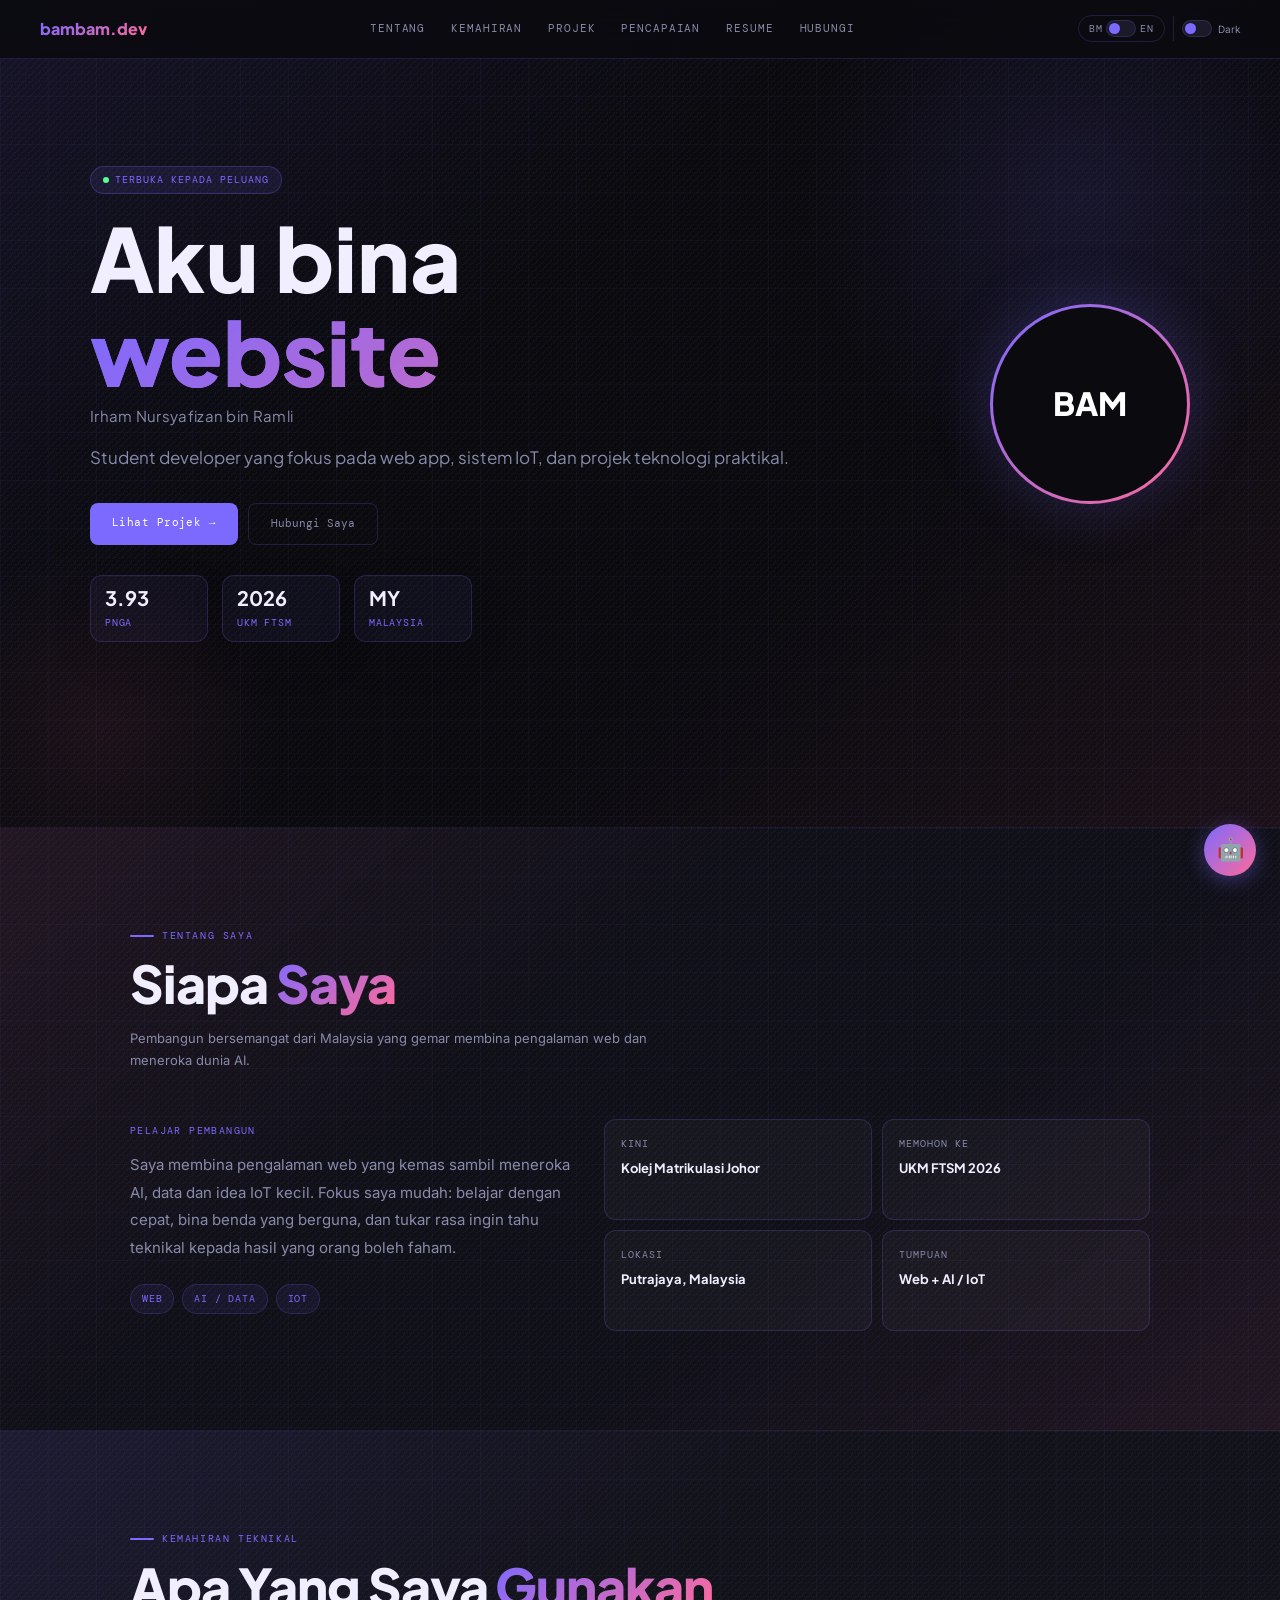
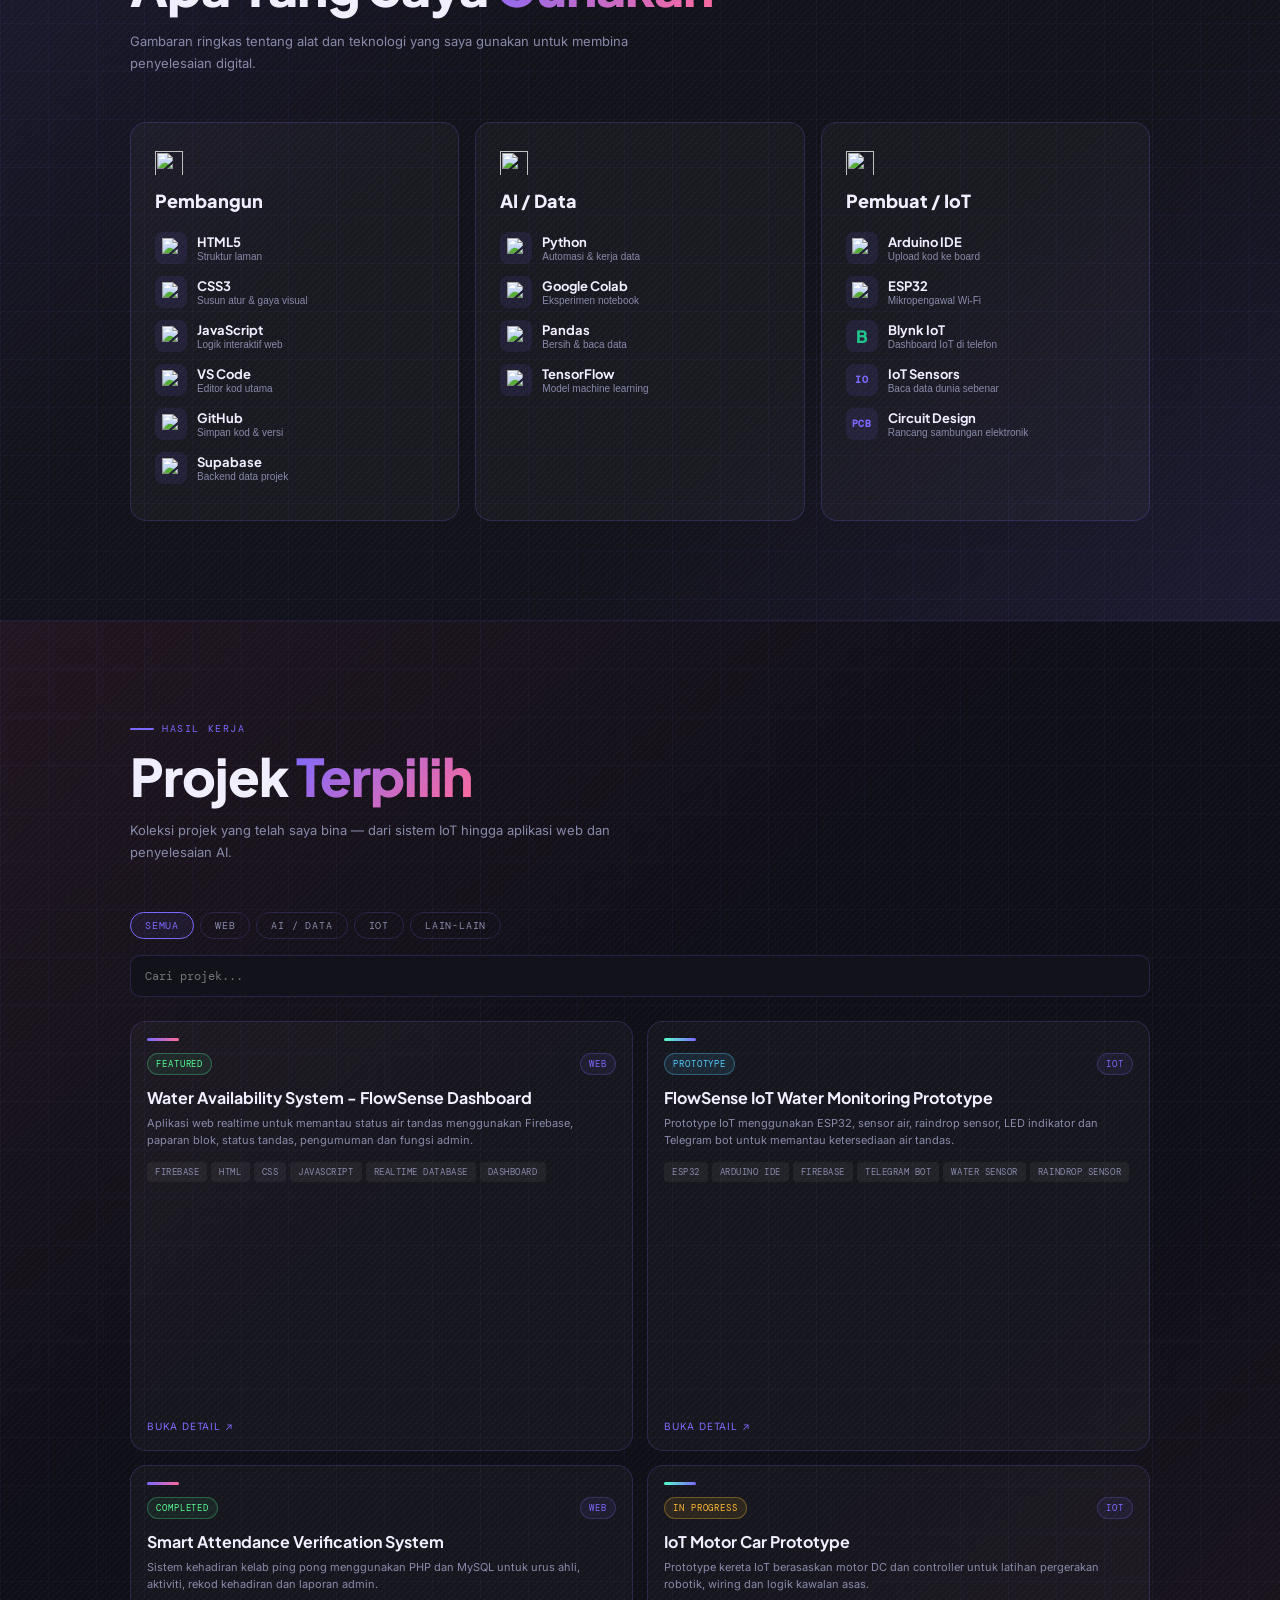
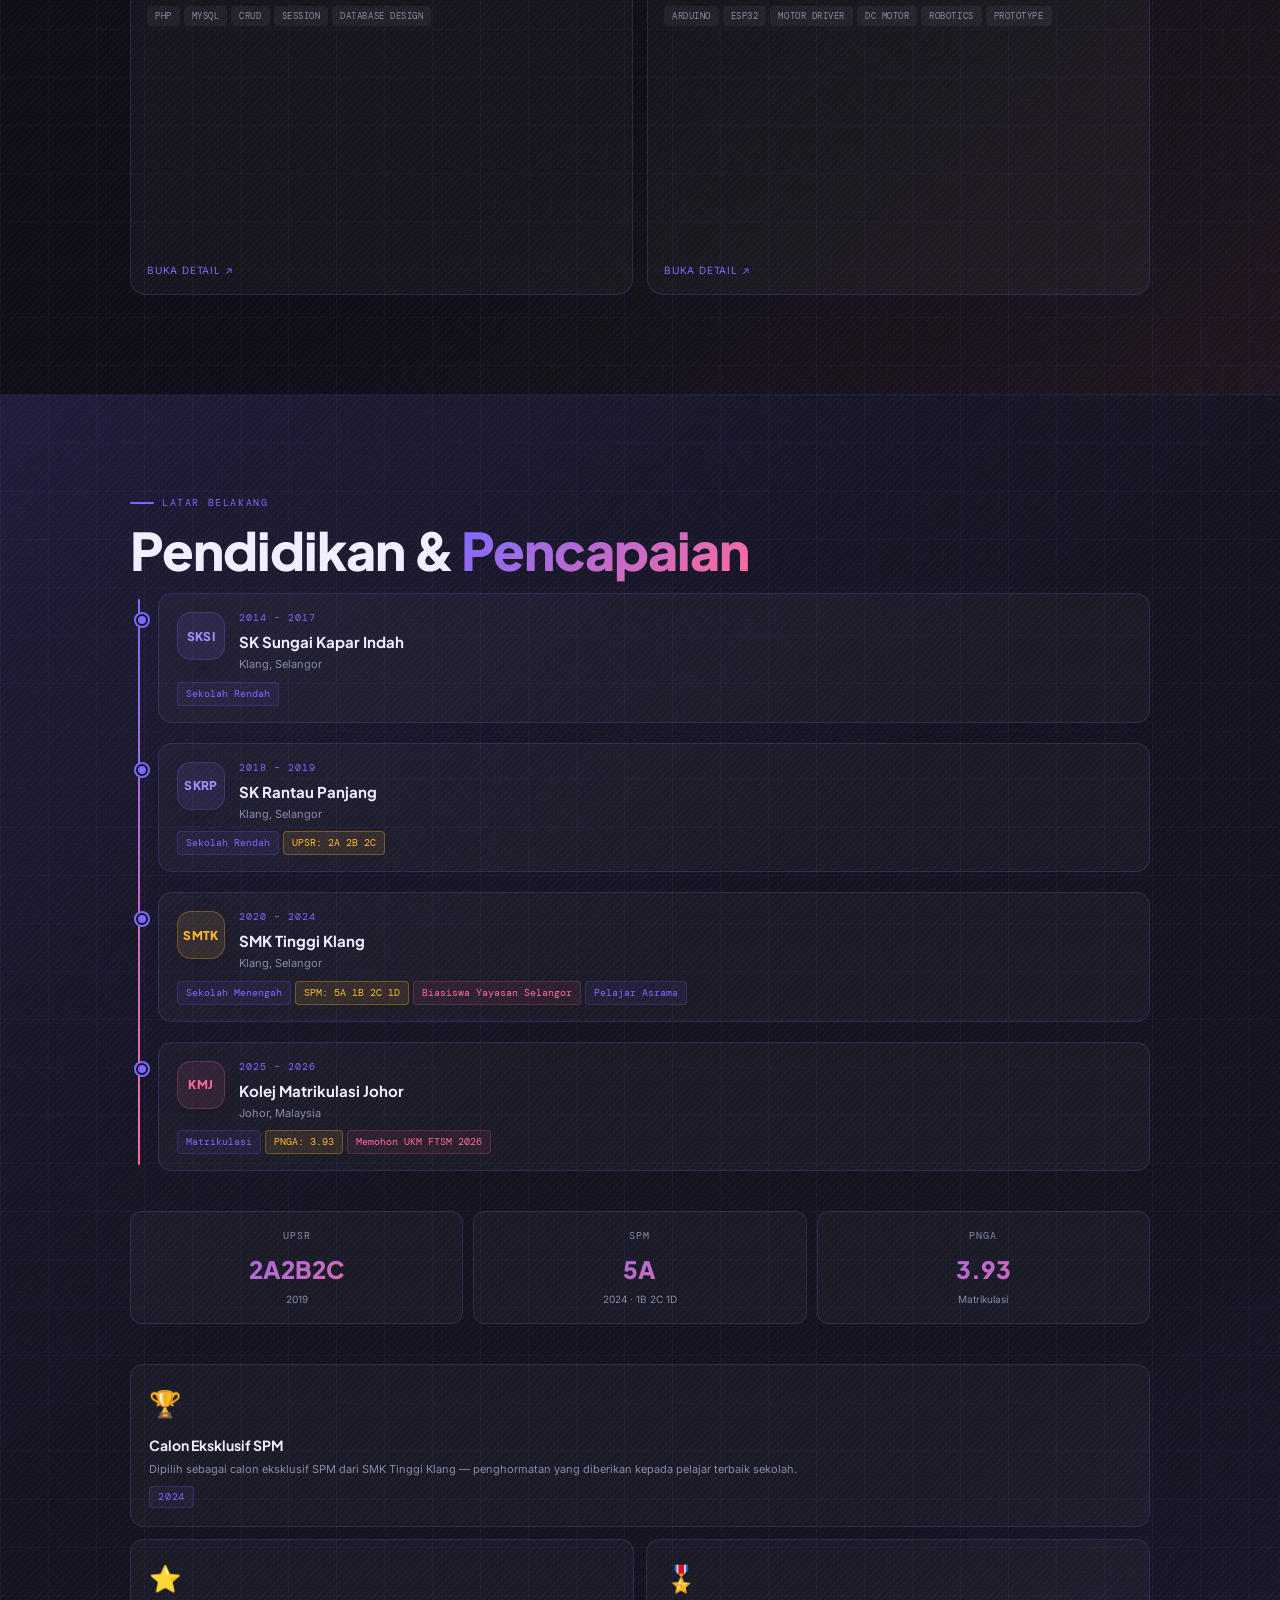
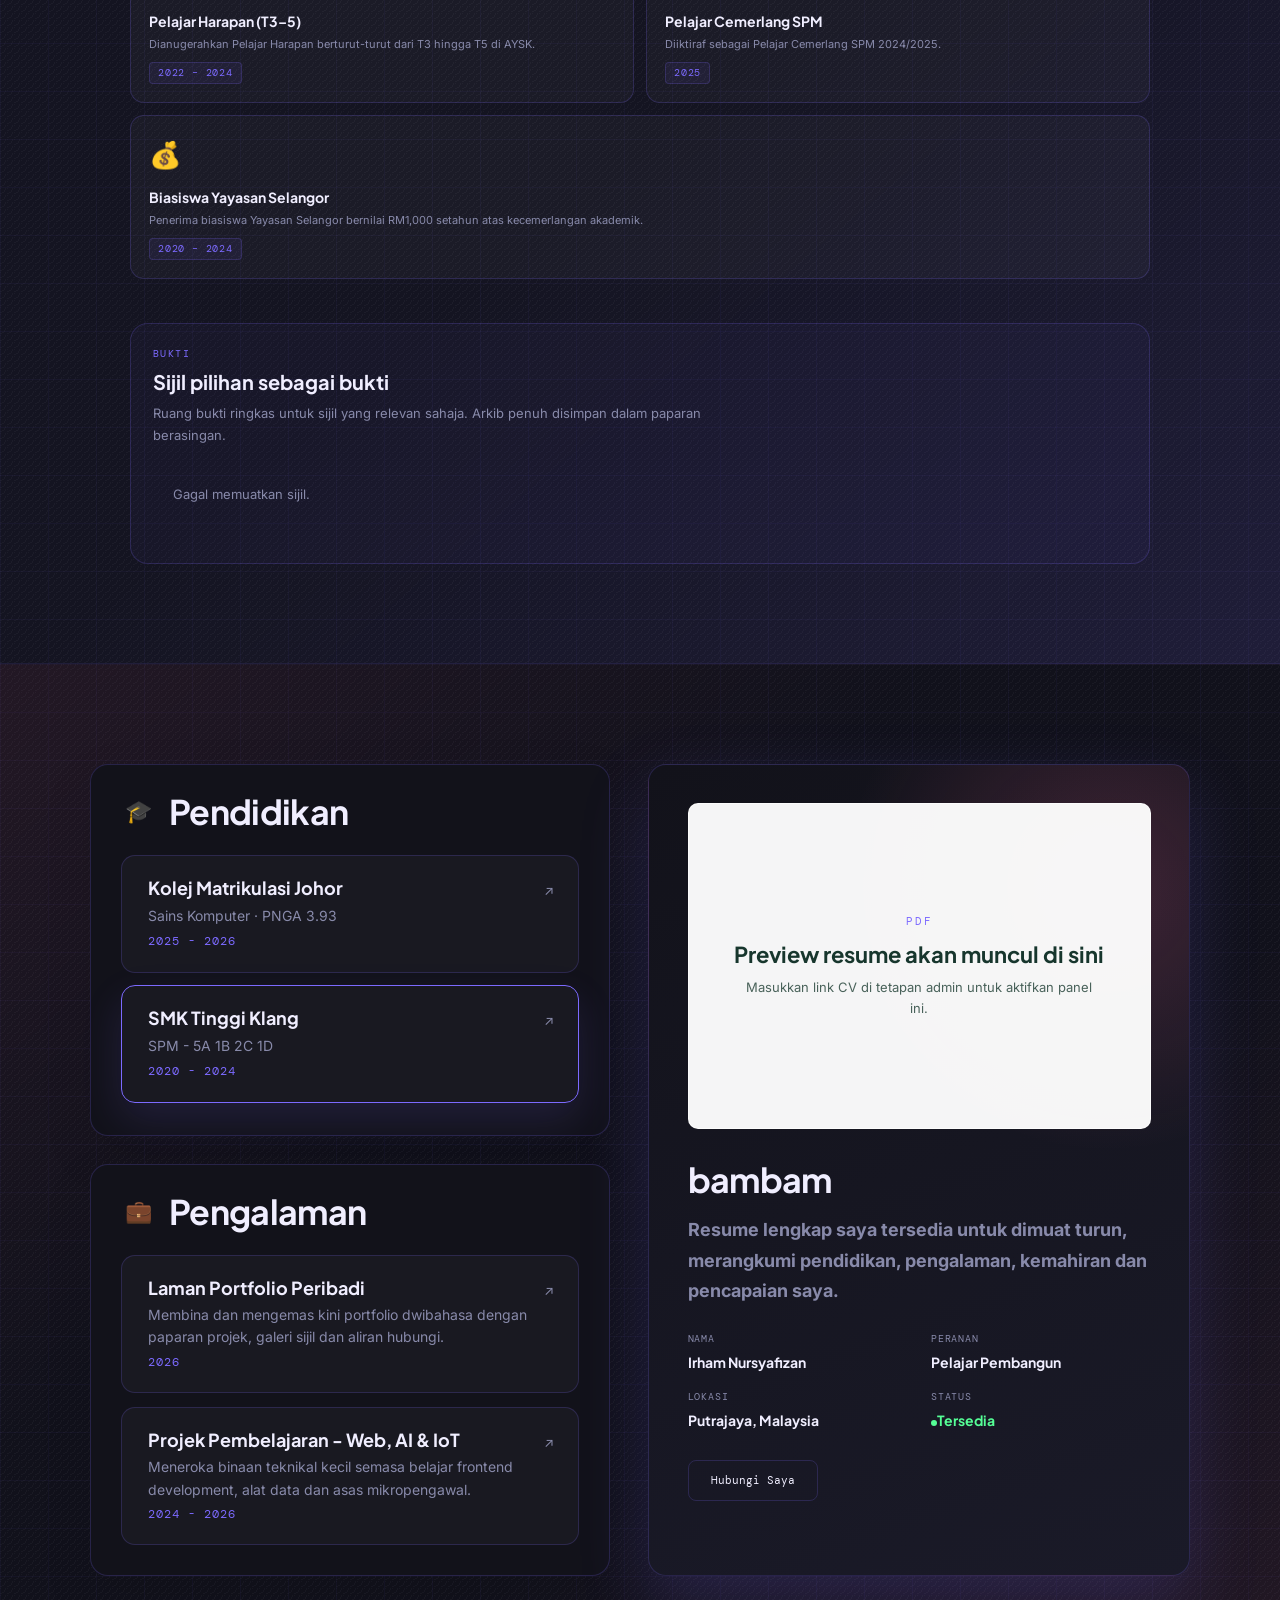
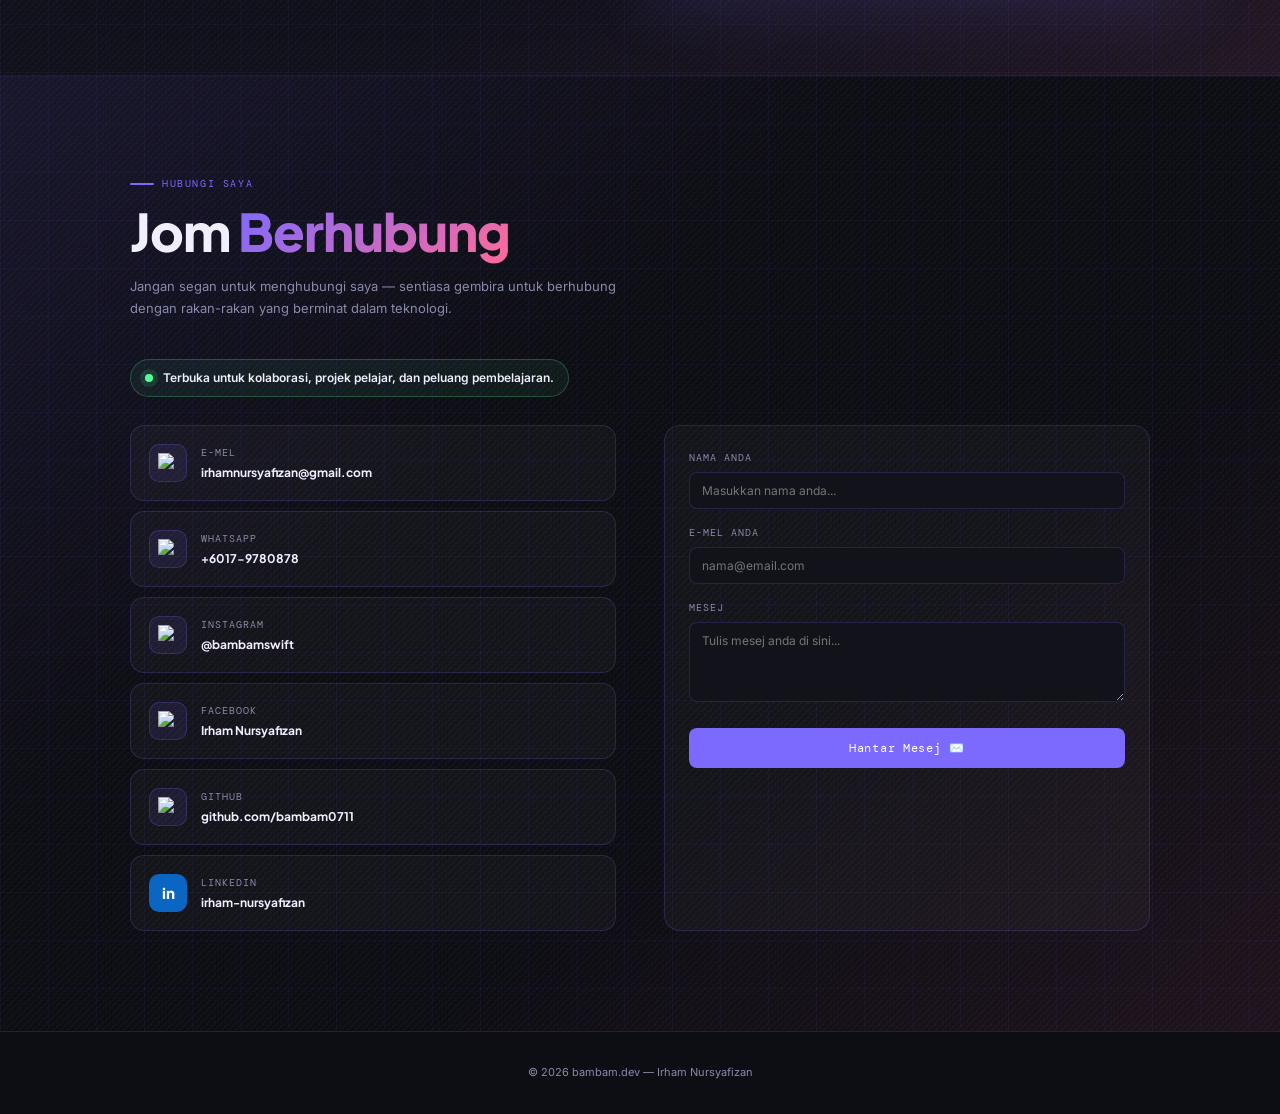
==== index.html @ 0ec7356a "Add files via upload" ====
<!DOCTYPE html>
<html lang="ms">
<head>
  <meta charset="UTF-8">
  <meta name="google-site-verification" content="-ge1FH1yGr9zHjlrLEGyGoDM4Q_6PEEafGW7J6IWxK0">
  <meta name="viewport" content="width=device-width, initial-scale=1.0">
  <meta name="description" content="Portfolio Irham Nursyafizan — developer muda dari Malaysia yang pakar dalam web development dan AI. Pelajar Matrikulasi Johor, memohon UKM FTSM 2026.">
  <meta name="keywords" content="Irham Nursyafizan, bambam, portfolio, web developer, AI, Malaysia, UKM, FTSM">
  <meta name="author" content="Irham Nursyafizan">
  <meta property="og:title" content="bambam — Portfolio">
  <meta property="og:description" content="Web developer & AI enthusiast dari Malaysia.">
  <meta property="og:url" content="https://portfolio-bambam.netlify.app">
  <meta property="og:type" content="website">
  <meta property="og:image" content="https://portfolio-bambam.netlify.app/assets/og-image.png">
  <meta property="og:image:alt" content="bambam.dev — Irham Nursyafizan portfolio preview">
  <meta property="og:image:width" content="1200">
  <meta property="og:image:height" content="630">
  <meta name="twitter:card" content="summary_large_image">
  <meta name="twitter:title" content="bambam — Portfolio">
  <meta name="twitter:description" content="Web developer & AI enthusiast dari Malaysia.">
  <meta name="twitter:image" content="https://portfolio-bambam.netlify.app/assets/og-image.png">
  <meta name="twitter:image:alt" content="bambam.dev — Irham Nursyafizan portfolio preview">
  <title>bambam — Portfolio</title>
  <link rel="icon" type="image/svg+xml" href="favicon.svg">
  <link rel="stylesheet" href="style.css">
</head>
<body>

<!-- ── NAV ── -->
<nav id="navbar">
  <a class="nav-logo" href="#hero">bambam.dev</a>
  <button class="nav-menu-btn" type="button" onclick="toggleMobileNav()" aria-label="Toggle navigation" aria-expanded="false">
    <span></span><span></span><span></span>
  </button>
  <div class="nav-links" id="navLinks">
    <a class="nav-link" href="#about" data-en="About" data-ms="Tentang">Tentang</a>
    <a class="nav-link" href="#skills" data-en="Skills" data-ms="Kemahiran">Kemahiran</a>
    <a class="nav-link" href="#projects" data-en="Projects" data-ms="Projek">Projek</a>
    <a class="nav-link" href="#achievements" data-en="Achievements" data-ms="Pencapaian">Pencapaian</a>
    <a class="nav-link" href="#resume" data-en="Resume" data-ms="Resume">Resume</a>
    <a class="nav-link" href="#contact" data-en="Contact" data-ms="Hubungi">Hubungi</a>
  </div>
  <div class="nav-right">
    <button class="lang-wrap" id="langToggle" type="button" onclick="toggleLang()" aria-label="Toggle language" aria-pressed="false">
      <span style="font-size:10px;letter-spacing:0.08em;color:var(--muted);">BM</span>
      <div class="toggle-track"><div class="toggle-thumb" id="langThumb"></div></div>
      <span style="font-size:10px;letter-spacing:0.08em;color:var(--muted);">EN</span>
    </button>
    <button class="toggle-wrap" id="themeToggle" type="button" onclick="toggleTheme()" aria-label="Toggle theme" aria-pressed="false">
      <div class="toggle-track"><div class="toggle-thumb" id="thumb"></div></div>
      <span class="toggle-lbl" id="tlbl">Dark</span>
    </button>
  </div>
</nav>

<!-- ── HERO ── -->
<section id="hero">
  <div class="hero-glow"></div>
  <div class="hero-glow2"></div>
  <div class="hero-inner">
    <div>
      <div class="hero-tag reveal"><span class="hero-dot"></span> <span data-en="Open to opportunities" data-ms="Terbuka kepada peluang">Terbuka kepada peluang</span></div>
      <h1 class="hero-name hero-builder reveal reveal-delay-1">
        <span class="hero-static" data-en="I build" data-ms="Aku bina">Aku bina</span>
        <span class="hero-rotator" aria-label="website, projek IoT dan coding">
          <span data-en="websites" data-ms="website">website</span>
          <span data-en="IoT projects" data-ms="projek IoT">projek IoT</span>
          <span data-en="dashboards" data-ms="dashboard">dashboard</span>
          <span data-en="code" data-ms="coding">coding</span>
          <span data-en="automation" data-ms="automasi">automasi</span>
        </span>
      </h1>
      <p class="hero-fullname reveal reveal-delay-2">Irham Nursyafizan bin Ramli</p>
      <p class="hero-tagline reveal reveal-delay-2" data-en="Student developer focused on web apps, IoT systems, and practical tech projects." data-ms="Student developer yang fokus pada web app, sistem IoT, dan projek teknologi praktikal.">Student developer yang fokus pada web app, sistem IoT, dan projek teknologi praktikal.</p>
      <div class="hero-btns reveal reveal-delay-3">
        <a class="btn-primary" href="#projects" data-en="View Projects →" data-ms="Lihat Projek →">Lihat Projek →</a>
        <a class="btn-ghost" href="#contact" data-en="Get in Touch" data-ms="Hubungi Saya">Hubungi Saya</a>
        <a class="btn-ghost" id="cvBtn" href="#" target="_blank" rel="noopener" data-en="Download CV" data-ms="Muat Turun CV" style="display:none;">Muat Turun CV</a>
      </div>
      <div class="hero-stats reveal reveal-delay-4" aria-label="Portfolio highlights">
        <div class="hero-stat">
          <strong>3.93</strong>
          <span>PNGA</span>
        </div>
        <div class="hero-stat">
          <strong>2026</strong>
          <span>UKM FTSM</span>
        </div>
        <div class="hero-stat">
          <strong>MY</strong>
          <span>Malaysia</span>
        </div>
      </div>
    </div>
    <div class="hero-avatar reveal reveal-delay-2">
      <img src="https://i.ibb.co/HLntLGGf/avatar.jpg" alt="bambam" onerror="this.parentElement.textContent='BAM'">
    </div>
  </div>
</section>

<!-- ── ABOUT ── -->
<section id="about">
  <div class="section-tag reveal" data-en="About Me" data-ms="Tentang Saya">Tentang Saya</div>
  <h2 class="section-title reveal" data-en="Who I <span>Am</span>" data-ms="Siapa <span>Saya</span>">Siapa <span>Saya</span></h2>
  <p class="section-sub reveal"
    data-en="Passionate developer from Malaysia with a love for building web experiences and exploring AI."
    data-ms="Pembangun bersemangat dari Malaysia yang gemar membina pengalaman web dan meneroka dunia AI.">
    Pembangun bersemangat dari Malaysia yang gemar membina pengalaman web dan meneroka dunia AI.
  </p>

  <div class="about-layout reveal">
    <div class="about-copy">
      <div class="about-kicker" data-en="Student developer" data-ms="Pelajar pembangun">Pelajar pembangun</div>
      <p
        data-en="I build clean web experiences while exploring AI, data and small IoT ideas. My focus is simple: learn fast, ship useful things, and turn technical curiosity into work people can actually understand."
        data-ms="Saya membina pengalaman web yang kemas sambil meneroka AI, data dan idea IoT kecil. Fokus saya mudah: belajar dengan cepat, bina benda yang berguna, dan tukar rasa ingin tahu teknikal kepada hasil yang orang boleh faham.">
        Saya membina pengalaman web yang kemas sambil meneroka AI, data dan idea IoT kecil. Fokus saya mudah: belajar dengan cepat, bina benda yang berguna, dan tukar rasa ingin tahu teknikal kepada hasil yang orang boleh faham.
      </p>
      <div class="about-focus-pills" aria-label="Focus areas">
        <span>Web</span>
        <span>AI / Data</span>
        <span>IoT</span>
      </div>
    </div>

    <div class="info-grid about-facts">
    <div class="info-card" role="button" tabindex="0" onclick="openInfoModal('current')" onkeydown="handleInfoCardKey(event,'current')">
      <div class="info-label" data-en="Currently" data-ms="Kini">Kini</div>
      <div class="info-val">Kolej Matrikulasi Johor</div>
      <div class="info-hint" data-en="Open story" data-ms="Buka cerita">Buka cerita</div>
    </div>
    <div class="info-card" role="button" tabindex="0" onclick="openInfoModal('apply')" onkeydown="handleInfoCardKey(event,'apply')">
      <div class="info-label" data-en="Applying to" data-ms="Memohon ke">Memohon ke</div>
      <div class="info-val">UKM FTSM 2026</div>
      <div class="info-hint" data-en="Open story" data-ms="Buka cerita">Buka cerita</div>
    </div>
    <div class="info-card" role="button" tabindex="0" onclick="openInfoModal('location')" onkeydown="handleInfoCardKey(event,'location')">
      <div class="info-label" data-en="Based in" data-ms="Lokasi">Lokasi</div>
      <div class="info-val">Putrajaya, Malaysia</div>
      <div class="info-hint" data-en="Open story" data-ms="Buka cerita">Buka cerita</div>
    </div>
    <div class="info-card" role="button" tabindex="0" onclick="openInfoModal('focus')" onkeydown="handleInfoCardKey(event,'focus')">
      <div class="info-label" data-en="Focus" data-ms="Tumpuan">Tumpuan</div>
      <div class="info-val">Web + AI / IoT</div>
      <div class="info-hint" data-en="Open story" data-ms="Buka cerita">Buka cerita</div>
    </div>
    </div>
  </div>

  <div class="bio-card reveal legacy-bio-card" style="display:none;margin-top:12px;"
    data-en="Passionate developer with a love for building web experiences and exploring the frontier of AI. I enjoy turning complex problems into clean, elegant solutions — whether it's crafting interactive UIs or training machine learning models."
    data-ms="Seorang pembangun yang bersemangat dalam membina pengalaman web dan meneroka dunia kecerdasan buatan. Saya gemar menukar masalah yang kompleks kepada penyelesaian yang bersih dan elegan — sama ada dalam membina antara muka interaktif mahupun melatih model machine learning.">
    Seorang pembangun yang bersemangat dalam membina pengalaman web dan meneroka dunia kecerdasan buatan. Saya gemar menukar masalah yang kompleks kepada penyelesaian yang bersih dan elegan — sama ada dalam membina antara muka interaktif mahupun melatih model machine learning.
  </div>
</section>

<!-- ── SKILLS ── -->
<section id="skills">
  <div class="section-tag reveal" data-en="Technical Stack" data-ms="Kemahiran Teknikal">Kemahiran Teknikal</div>
  <h2 class="section-title reveal" data-en="What I <span>Work With</span>" data-ms="Apa Yang Saya <span>Gunakan</span>">Apa Yang Saya <span>Gunakan</span></h2>
  <p class="section-sub reveal"
    data-en="A snapshot of the tools and technologies I use to build digital solutions."
    data-ms="Gambaran ringkas tentang alat dan teknologi yang saya gunakan untuk membina penyelesaian digital.">
    Gambaran ringkas tentang alat dan teknologi yang saya gunakan untuk membina penyelesaian digital.
  </p>

  <div class="skills-grid">
    <!-- Developer -->
    <div class="skill-cat-card reveal reveal-delay-1">
      <div class="skill-cat-icon"><img class="skill-cat-logo" src="https://cdn.jsdelivr.net/gh/devicons/devicon/icons/vscode/vscode-original.svg" alt=""></div>
      <div class="skill-cat-title" data-en="Developer" data-ms="Pembangun">Pembangun</div>
      <button class="skill-item" type="button" onclick="openSkillModal('html')">
        <div class="skill-icon"><img src="https://cdn.simpleicons.org/html5/E34F26" alt="HTML5"></div>
        <div><div class="skill-name">HTML5</div><div class="skill-desc" data-en="Page structure" data-ms="Struktur laman">Struktur laman</div></div>
      </button>
      <button class="skill-item" type="button" onclick="openSkillModal('css')">
        <div class="skill-icon"><img src="https://cdn.simpleicons.org/css/663399" alt="CSS"></div>
        <div><div class="skill-name">CSS3</div><div class="skill-desc" data-en="Layout & visual styling" data-ms="Susun atur & gaya visual">Susun atur & gaya visual</div></div>
      </button>
      <button class="skill-item" type="button" onclick="openSkillModal('javascript')">
        <div class="skill-icon"><img src="https://cdn.simpleicons.org/javascript/F7DF1E" alt="JavaScript"></div>
        <div><div class="skill-name">JavaScript</div><div class="skill-desc" data-en="Interactive browser logic" data-ms="Logik interaktif web">Logik interaktif web</div></div>
      </button>
      <button class="skill-item" type="button" onclick="openSkillModal('vscode')">
        <div class="skill-icon"><img src="https://cdn.jsdelivr.net/gh/devicons/devicon/icons/vscode/vscode-original.svg" alt="Visual Studio Code"></div>
        <div><div class="skill-name">VS Code</div><div class="skill-desc" data-en="Main code editor" data-ms="Editor kod utama">Editor kod utama</div></div>
      </button>
      <button class="skill-item" type="button" onclick="openSkillModal('github')">
        <div class="skill-icon"><img src="https://cdn.simpleicons.org/github/FFFFFF" alt="GitHub"></div>
        <div><div class="skill-name">GitHub</div><div class="skill-desc" data-en="Code storage & versioning" data-ms="Simpan kod & versi">Simpan kod & versi</div></div>
      </button>
      <button class="skill-item" type="button" onclick="openSkillModal('supabase')">
        <div class="skill-icon"><img src="https://cdn.simpleicons.org/supabase/3FCF8E" alt="Supabase"></div>
        <div><div class="skill-name">Supabase</div><div class="skill-desc" data-en="Project data backend" data-ms="Backend data projek">Backend data projek</div></div>
      </button>
    </div>

    <!-- AI / Data -->
    <div class="skill-cat-card reveal reveal-delay-2">
      <div class="skill-cat-icon"><img class="skill-cat-logo" src="https://cdn.simpleicons.org/python/3776AB" alt=""></div>
      <div class="skill-cat-title">AI / Data</div>
      <button class="skill-item" type="button" onclick="openSkillModal('python')">
        <div class="skill-icon"><img src="https://cdn.simpleicons.org/python/3776AB" alt="Python"></div>
        <div><div class="skill-name">Python</div><div class="skill-desc" data-en="Automation & data work" data-ms="Automasi & kerja data">Automasi & kerja data</div></div>
      </button>
      <button class="skill-item" type="button" onclick="openSkillModal('colab')">
        <div class="skill-icon"><img src="https://cdn.simpleicons.org/googlecolab/F9AB00" alt="Google Colab"></div>
        <div><div class="skill-name">Google Colab</div><div class="skill-desc" data-en="Notebook experiments" data-ms="Eksperimen notebook">Eksperimen notebook</div></div>
      </button>
      <button class="skill-item" type="button" onclick="openSkillModal('pandas')">
        <div class="skill-icon"><img src="https://cdn.simpleicons.org/pandas/150458" alt="Pandas"></div>
        <div><div class="skill-name">Pandas</div><div class="skill-desc" data-en="Cleaning & reading data" data-ms="Bersih & baca data">Bersih & baca data</div></div>
      </button>
      <button class="skill-item" type="button" onclick="openSkillModal('tensorflow')">
        <div class="skill-icon"><img src="https://cdn.simpleicons.org/tensorflow/FF6F00" alt="TensorFlow"></div>
        <div><div class="skill-name">TensorFlow</div><div class="skill-desc" data-en="Machine learning models" data-ms="Model machine learning">Model machine learning</div></div>
      </button>
    </div>

    <!-- Maker / IoT -->
    <div class="skill-cat-card reveal reveal-delay-3">
      <div class="skill-cat-icon"><img class="skill-cat-logo" src="https://cdn.simpleicons.org/arduino/00878F" alt=""></div>
      <div class="skill-cat-title" data-en="Maker / IoT" data-ms="Pembuat / IoT">Pembuat / IoT</div>
      <button class="skill-item" type="button" onclick="openSkillModal('arduino')">
        <div class="skill-icon"><img src="https://cdn.simpleicons.org/arduino/00878F" alt="Arduino"></div>
        <div><div class="skill-name">Arduino IDE</div><div class="skill-desc" data-en="Upload code to boards" data-ms="Upload kod ke board">Upload kod ke board</div></div>
      </button>
      <button class="skill-item" type="button" onclick="openSkillModal('esp32')">
        <div class="skill-icon"><img src="https://cdn.simpleicons.org/espressif/E7352C" alt="Espressif"></div>
        <div><div class="skill-name">ESP32</div><div class="skill-desc" data-en="Wi-Fi microcontroller" data-ms="Mikropengawal Wi-Fi">Mikropengawal Wi-Fi</div></div>
      </button>
      <button class="skill-item" type="button" onclick="openSkillModal('blynk')">
        <div class="skill-icon skill-blynk-logo">B</div>
        <div><div class="skill-name">Blynk IoT</div><div class="skill-desc" data-en="Phone dashboard for IoT" data-ms="Dashboard IoT di telefon">Dashboard IoT di telefon</div></div>
      </button>
      <button class="skill-item" type="button" onclick="openSkillModal('iot')">
        <div class="skill-icon skill-fallback">IO</div>
        <div><div class="skill-name">IoT Sensors</div><div class="skill-desc" data-en="Read real-world data" data-ms="Baca data dunia sebenar">Baca data dunia sebenar</div></div>
      </button>
      <button class="skill-item" type="button" onclick="openSkillModal('circuit')">
        <div class="skill-icon skill-fallback">PCB</div>
        <div><div class="skill-name">Circuit Design</div><div class="skill-desc" data-en="Plan electronic wiring" data-ms="Rancang sambungan elektronik">Rancang sambungan elektronik</div></div>
      </button>
    </div>
  </div>
</section>

<!-- ── PROJECTS ── -->
<section id="projects">
  <div class="section-tag reveal" data-en="My Work" data-ms="Hasil Kerja">Hasil Kerja</div>
  <h2 class="section-title reveal" data-en="Featured <span>Projects</span>" data-ms="Projek <span>Terpilih</span>">Projek <span>Terpilih</span></h2>
  <p class="section-sub reveal"
    data-en="A collection of projects I've built — from IoT systems to web apps and AI solutions."
    data-ms="Koleksi projek yang telah saya bina — dari sistem IoT hingga aplikasi web dan penyelesaian AI.">
    Koleksi projek yang telah saya bina — dari sistem IoT hingga aplikasi web dan penyelesaian AI.
  </p>

  <div class="filter-row reveal">
    <button class="filter-btn active" onclick="filterProjects('all',this)" data-en="All" data-ms="Semua">Semua</button>
    <button class="filter-btn" onclick="filterProjects('web',this)">Web</button>
    <button class="filter-btn" onclick="filterProjects('ai',this)">AI / Data</button>
    <button class="filter-btn" onclick="filterProjects('iot',this)">IoT</button>
    <button class="filter-btn" onclick="filterProjects('other',this)" data-en="Other" data-ms="Lain-lain">Lain-lain</button>
  </div>
  <input class="project-search reveal" id="projectSearch" type="search" placeholder="Cari projek..." data-ms-placeholder="Cari projek..." data-en-placeholder="Search projects..." aria-label="Cari projek" oninput="renderVisibleProjects()">
  <div class="bento reveal" id="bento">
    <div class="loading-state" data-en="Loading projects..." data-ms="Memuatkan projek...">Memuatkan projek...</div>
  </div>
</section>

<!-- ── ACHIEVEMENTS ── -->
<section id="achievements">
  <div class="section-tag reveal" data-en="Background" data-ms="Latar Belakang">Latar Belakang</div>
  <h2 class="section-title reveal" data-en="Education & <span>Achievements</span>" data-ms="Pendidikan & <span>Pencapaian</span>">Pendidikan & <span>Pencapaian</span></h2>

  <!-- Timeline -->
  <div class="timeline reveal">
    <div class="timeline-item" role="button" tabindex="0" onclick="openEducationModal('skksi')" onkeydown="handleStoryCardKey(event,'education','skksi')">
      <div class="tl-logo tl-logo-primary">
        <img src="assets/logos/sk-sungai-kapar-indah.jpg" alt="Logo SK Sungai Kapar Indah" onerror="this.style.display='none'">
        <span>SKSI</span>
      </div>
      <div class="tl-year">2014 – 2017</div>
      <div class="tl-school">SK Sungai Kapar Indah</div>
      <div class="tl-location">Klang, Selangor</div>
      <div class="tl-badges"><span class="tl-badge" data-en="Primary School" data-ms="Sekolah Rendah">Sekolah Rendah</span></div>
    </div>
    <div class="timeline-item" role="button" tabindex="0" onclick="openEducationModal('skrp')" onkeydown="handleStoryCardKey(event,'education','skrp')">
      <div class="tl-logo tl-logo-primary">
        <img src="assets/logos/sk-rantau-panjang.png" alt="Logo SK Rantau Panjang" onerror="this.style.display='none'">
        <span>SKRP</span>
      </div>
      <div class="tl-year">2018 – 2019</div>
      <div class="tl-school">SK Rantau Panjang</div>
      <div class="tl-location">Klang, Selangor</div>
      <div class="tl-badges">
        <span class="tl-badge" data-en="Primary School" data-ms="Sekolah Rendah">Sekolah Rendah</span>
        <span class="tl-badge gold">UPSR: 2A 2B 2C</span>
      </div>
    </div>
    <div class="timeline-item" role="button" tabindex="0" onclick="openEducationModal('smtk')" onkeydown="handleStoryCardKey(event,'education','smtk')">
      <div class="tl-logo tl-logo-secondary">
        <img src="assets/logos/smk-tinggi-klang.png" alt="Logo SMK Tinggi Klang" onerror="this.style.display='none'">
        <span>SMTK</span>
      </div>
      <div class="tl-year">2020 – 2024</div>
      <div class="tl-school">SMK Tinggi Klang</div>
      <div class="tl-location">Klang, Selangor</div>
      <div class="tl-badges">
        <span class="tl-badge" data-en="Secondary School" data-ms="Sekolah Menengah">Sekolah Menengah</span>
        <span class="tl-badge gold">SPM: 5A 1B 2C 1D</span>
        <span class="tl-badge pink" data-en="Yayasan Selangor Scholar" data-ms="Biasiswa Yayasan Selangor">Biasiswa Yayasan Selangor</span>
        <span class="tl-badge" data-en="Boarding School" data-ms="Pelajar Asrama">Pelajar Asrama</span>
      </div>
    </div>
    <div class="timeline-item" role="button" tabindex="0" onclick="openEducationModal('kmj')" onkeydown="handleStoryCardKey(event,'education','kmj')">
      <div class="tl-logo tl-logo-matric">
        <img src="assets/logos/kmj.png" alt="Logo Kolej Matrikulasi Johor" onerror="this.style.display='none'">
        <span>KMJ</span>
      </div>
      <div class="tl-year">2025 – 2026</div>
      <div class="tl-school">Kolej Matrikulasi Johor</div>
      <div class="tl-location">Johor, Malaysia</div>
      <div class="tl-badges">
        <span class="tl-badge" data-en="Matriculation" data-ms="Matrikulasi">Matrikulasi</span>
        <span class="tl-badge gold">PNGA: 3.93</span>
        <span class="tl-badge pink" data-en="Applying UKM FTSM 2026" data-ms="Memohon UKM FTSM 2026">Memohon UKM FTSM 2026</span>
      </div>
    </div>
  </div>

  <!-- Results -->
  <div class="result-grid">
    <div class="result-card reveal reveal-delay-1" role="button" tabindex="0" onclick="openEducationModal('upsr')" onkeydown="handleStoryCardKey(event,'education','upsr')">
      <div class="result-label">UPSR</div>
      <div class="result-val">2A2B2C</div>
      <div class="result-sub">2019</div>
    </div>
    <div class="result-card reveal reveal-delay-2" role="button" tabindex="0" onclick="openEducationModal('spm')" onkeydown="handleStoryCardKey(event,'education','spm')">
      <div class="result-label">SPM</div>
      <div class="result-val">5A</div>
      <div class="result-sub">2024 · 1B 2C 1D</div>
    </div>
    <div class="result-card reveal reveal-delay-3" role="button" tabindex="0" onclick="openEducationModal('pnga')" onkeydown="handleStoryCardKey(event,'education','pnga')">
      <div class="result-label">PNGA</div>
      <div class="result-val">3.93</div>
      <div class="result-sub" data-en="Matriculation" data-ms="Matrikulasi">Matrikulasi</div>
    </div>
  </div>

  <!-- Achievements -->
  <div class="achieve-grid" style="margin-top:40px;">
    <div class="achieve-card wide reveal" role="button" tabindex="0" onclick="openAchievementModal('exclusive')" onkeydown="handleStoryCardKey(event,'achievement','exclusive')">
      <div class="achieve-icon">🏆</div>
      <div class="achieve-title" data-en="Exclusive SPM Candidate" data-ms="Calon Eksklusif SPM">Calon Eksklusif SPM</div>
      <div class="achieve-desc" data-en="Selected as an exclusive SPM candidate from SMK Tinggi Klang — an honour given to top-performing students." data-ms="Dipilih sebagai calon eksklusif SPM dari SMK Tinggi Klang — penghormatan yang diberikan kepada pelajar terbaik sekolah.">Dipilih sebagai calon eksklusif SPM dari SMK Tinggi Klang — penghormatan yang diberikan kepada pelajar terbaik sekolah.</div>
      <span class="achieve-year">2024</span>
    </div>
    <div class="achieve-card reveal reveal-delay-1" role="button" tabindex="0" onclick="openAchievementModal('harapan')" onkeydown="handleStoryCardKey(event,'achievement','harapan')">
      <div class="achieve-icon">⭐</div>
      <div class="achieve-title" data-en="Harapan Student (Form 3–5)" data-ms="Pelajar Harapan (T3–5)">Pelajar Harapan (T3–5)</div>
      <div class="achieve-desc" data-en="Consecutively awarded Harapan Student from Form 3 to Form 5 at AYSK." data-ms="Dianugerahkan Pelajar Harapan berturut-turut dari T3 hingga T5 di AYSK.">Dianugerahkan Pelajar Harapan berturut-turut dari T3 hingga T5 di AYSK.</div>
      <span class="achieve-year">2022 – 2024</span>
    </div>
    <div class="achieve-card reveal reveal-delay-2" role="button" tabindex="0" onclick="openAchievementModal('excellent')" onkeydown="handleStoryCardKey(event,'achievement','excellent')">
      <div class="achieve-icon">🎖️</div>
      <div class="achieve-title" data-en="Excellent SPM Student" data-ms="Pelajar Cemerlang SPM">Pelajar Cemerlang SPM</div>
      <div class="achieve-desc" data-en="Recognised as Excellent SPM Student 2024/2025." data-ms="Diiktiraf sebagai Pelajar Cemerlang SPM 2024/2025.">Diiktiraf sebagai Pelajar Cemerlang SPM 2024/2025.</div>
      <span class="achieve-year">2025</span>
    </div>
    <div class="achieve-card wide reveal" role="button" tabindex="0" onclick="openAchievementModal('scholarship')" onkeydown="handleStoryCardKey(event,'achievement','scholarship')">
      <div class="achieve-icon">💰</div>
      <div class="achieve-title" data-en="Yayasan Selangor Scholarship" data-ms="Biasiswa Yayasan Selangor">Biasiswa Yayasan Selangor</div>
      <div class="achieve-desc" data-en="Recipient of Yayasan Selangor scholarship worth RM1,000 per year for academic excellence." data-ms="Penerima biasiswa Yayasan Selangor bernilai RM1,000 setahun atas kecemerlangan akademik.">Penerima biasiswa Yayasan Selangor bernilai RM1,000 setahun atas kecemerlangan akademik.</div>
      <span class="achieve-year">2020 – 2024</span>
    </div>
  </div>

  <!-- Evidence -->
  <div class="evidence-panel reveal">
    <div class="evidence-panel-head">
      <div>
        <div class="evidence-kicker" data-en="Evidence" data-ms="Bukti">Bukti</div>
        <h3 data-en="Selected certificate proof" data-ms="Sijil pilihan sebagai bukti">Sijil pilihan sebagai bukti</h3>
        <p
          data-en="A compact proof area for relevant certificates only. The full archive stays tucked away."
          data-ms="Ruang bukti ringkas untuk sijil yang relevan sahaja. Arkib penuh disimpan dalam paparan berasingan.">
          Ruang bukti ringkas untuk sijil yang relevan sahaja. Arkib penuh disimpan dalam paparan berasingan.
        </p>
      </div>
    </div>
    <div class="cert-gallery evidence-gallery" id="certGallery">
      <div style="grid-column:1/-1;text-align:center;padding:40px;color:var(--muted);" data-en="Loading certificates..." data-ms="Memuatkan sijil...">Memuatkan sijil...</div>
    </div>
    <div class="cert-gallery-actions" id="certGalleryActions"></div>
  </div>
</section>

<!-- ── RESUME ── -->
<section id="resume">
  <div class="resume-layout">
    <div class="resume-stack reveal">
      <article class="resume-section-card">
        <div class="resume-section-heading">
          <span class="resume-section-icon" aria-hidden="true">🎓</span>
          <h2 data-en="Education" data-ms="Pendidikan">Pendidikan</h2>
        </div>
        <div class="resume-entry-list">
          <a class="resume-entry" href="#achievements">
            <span class="resume-entry-arrow" aria-hidden="true">↗</span>
            <strong>Kolej Matrikulasi Johor</strong>
            <span data-en="Computer Science · PNGA 3.93" data-ms="Sains Komputer · PNGA 3.93">Sains Komputer · PNGA 3.93</span>
            <small>2025 - 2026</small>
          </a>
          <a class="resume-entry resume-entry-active" href="#achievements">
            <span class="resume-entry-arrow" aria-hidden="true">↗</span>
            <strong>SMK Tinggi Klang</strong>
            <span>SPM - 5A 1B 2C 1D</span>
            <small>2020 - 2024</small>
          </a>
        </div>
      </article>

      <article class="resume-section-card">
        <div class="resume-section-heading">
          <span class="resume-section-icon" aria-hidden="true">💼</span>
          <h2 data-en="Experience" data-ms="Pengalaman">Pengalaman</h2>
        </div>
        <div class="resume-entry-list">
          <a class="resume-entry" href="#projects">
            <span class="resume-entry-arrow" aria-hidden="true">↗</span>
            <strong data-en="Personal Portfolio Website" data-ms="Laman Portfolio Peribadi">Laman Portfolio Peribadi</strong>
            <span data-en="Built and maintained a bilingual portfolio with project showcase, certificate gallery and contact workflow."
              data-ms="Membina dan mengemas kini portfolio dwibahasa dengan paparan projek, galeri sijil dan aliran hubungi.">
              Membina dan mengemas kini portfolio dwibahasa dengan paparan projek, galeri sijil dan aliran hubungi.
            </span>
            <small>2026</small>
          </a>
          <a class="resume-entry" href="#projects">
            <span class="resume-entry-arrow" aria-hidden="true">↗</span>
            <strong data-en="Learning Projects - Web, AI & IoT" data-ms="Projek Pembelajaran - Web, AI & IoT">Projek Pembelajaran - Web, AI & IoT</strong>
            <span data-en="Explored small technical builds while learning frontend development, data tools and microcontroller basics."
              data-ms="Meneroka binaan teknikal kecil semasa belajar frontend development, alat data dan asas mikropengawal.">
              Meneroka binaan teknikal kecil semasa belajar frontend development, alat data dan asas mikropengawal.
            </span>
            <small>2024 - 2026</small>
          </a>
        </div>
      </article>
    </div>

    <aside class="resume-preview-panel reveal reveal-delay-1">
      <div class="resume-pdf-shell">
        <iframe id="resumePreview" title="Resume PDF preview"></iframe>
        <div class="resume-preview-placeholder" id="resumePreviewPlaceholder">
          <span>PDF</span>
          <strong data-en="Resume preview will appear here" data-ms="Preview resume akan muncul di sini">Preview resume akan muncul di sini</strong>
          <small data-en="Upload your CV link in admin settings to enable this panel."
            data-ms="Masukkan link CV di tetapan admin untuk aktifkan panel ini.">
            Masukkan link CV di tetapan admin untuk aktifkan panel ini.
          </small>
        </div>
      </div>

      <div class="resume-preview-copy">
        <h2>bambam</h2>
        <p data-en="My complete resume is available for download, covering my education, experience, skills and achievements."
          data-ms="Resume lengkap saya tersedia untuk dimuat turun, merangkumi pendidikan, pengalaman, kemahiran dan pencapaian saya.">
          Resume lengkap saya tersedia untuk dimuat turun, merangkumi pendidikan, pengalaman, kemahiran dan pencapaian saya.
        </p>
        <div class="resume-info-grid">
          <div>
            <span class="resume-info-label" data-en="Name" data-ms="Nama">Nama</span>
            <strong>Irham Nursyafizan</strong>
          </div>
          <div>
            <span class="resume-info-label" data-en="Role" data-ms="Peranan">Peranan</span>
            <strong data-en="Student Developer" data-ms="Pelajar Pembangun">Pelajar Pembangun</strong>
          </div>
          <div>
            <span class="resume-info-label" data-en="Location" data-ms="Lokasi">Lokasi</span>
            <strong>Putrajaya, Malaysia</strong>
          </div>
          <div>
            <span class="resume-info-label" data-en="Status" data-ms="Status">Status</span>
            <strong class="resume-status" data-en="Available" data-ms="Tersedia">Tersedia</strong>
          </div>
        </div>
        <div class="resume-btns">
          <a class="btn-primary" id="resumeBtn" href="#" target="_blank" rel="noopener" data-en="↓ Download PDF" data-ms="↓ Muat Turun PDF" style="display:none;">↓ Muat Turun PDF</a>
          <a class="btn-ghost resume-open-btn" id="resumeOpenBtn" href="#" target="_blank" rel="noopener" data-en="Open Resume" data-ms="Buka Resume" style="display:none;">Buka Resume</a>
          <a class="btn-ghost resume-contact-btn" href="#contact" data-en="Get in Touch" data-ms="Hubungi Saya">Hubungi Saya</a>
        </div>
      </div>
    </aside>
  </div>
</section>

<!-- ── CONTACT ── -->
<section id="contact">
  <div class="section-tag reveal" data-en="Get in Touch" data-ms="Hubungi Saya">Hubungi Saya</div>
  <h2 class="section-title reveal" data-en="Let's <span>Connect</span>" data-ms="Jom <span>Berhubung</span>">Jom <span>Berhubung</span></h2>
  <p class="section-sub reveal"
    data-en="Feel free to reach out — always happy to connect with fellow tech enthusiasts."
    data-ms="Jangan segan untuk menghubungi saya — sentiasa gembira untuk berhubung dengan rakan-rakan yang berminat dalam teknologi.">
    Jangan segan untuk menghubungi saya.
  </p>
  <div class="availability-note reveal">
    <span class="availability-dot" aria-hidden="true"></span>
    <strong data-en="Open for collaborations, student projects, and learning opportunities."
      data-ms="Terbuka untuk kolaborasi, projek pelajar, dan peluang pembelajaran.">
      Terbuka untuk kolaborasi, projek pelajar, dan peluang pembelajaran.
    </strong>
  </div>

  <div class="contact-grid">
    <div class="contact-cards reveal">
      <a href="mailto:irhamnursyafizan@gmail.com" class="ccard">
        <div class="ccard-icon"><img src="https://cdn.simpleicons.org/gmail/EA4335" alt="Email"></div>
        <div><div class="ccard-label" data-en="Email" data-ms="E-mel">E-mel</div><div class="ccard-val">irhamnursyafizan@gmail.com</div></div>
      </a>
      <a href="https://wa.me/60179780878" class="ccard" target="_blank" rel="noopener">
        <div class="ccard-icon"><img src="https://cdn.simpleicons.org/whatsapp/25D366" alt="WhatsApp"></div>
        <div><div class="ccard-label">WhatsApp</div><div class="ccard-val">+6017-9780878</div></div>
      </a>
      <a href="https://instagram.com/bambamswift" class="ccard" target="_blank" rel="noopener">
        <div class="ccard-icon"><img src="https://cdn.simpleicons.org/instagram/E4405F" alt="Instagram"></div>
        <div><div class="ccard-label">Instagram</div><div class="ccard-val">@bambamswift</div></div>
      </a>
      <a href="https://facebook.com/Irham.Nursyafizan" class="ccard" target="_blank" rel="noopener">
        <div class="ccard-icon"><img src="https://cdn.simpleicons.org/facebook/1877F2" alt="Facebook"></div>
        <div><div class="ccard-label">Facebook</div><div class="ccard-val">Irham Nursyafizan</div></div>
      </a>
      <a href="https://github.com/bambam0711" class="ccard" target="_blank" rel="noopener">
        <div class="ccard-icon"><img src="https://cdn.simpleicons.org/github/FFFFFF" alt="GitHub"></div>
        <div><div class="ccard-label">GitHub</div><div class="ccard-val">github.com/bambam0711</div></div>
      </a>
      <a href="https://www.linkedin.com/in/irham-nursyafizan-41bb5740a/" class="ccard" target="_blank" rel="noopener">
        <div class="ccard-icon brand-linkedin" aria-hidden="true">in</div>
        <div><div class="ccard-label">LinkedIn</div><div class="ccard-val">irham-nursyafizan</div></div>
      </a>
    </div>

    <div class="contact-form reveal reveal-delay-1">
      <div class="form-success" id="formSuccess">
        <div class="form-success-icon">✅</div>
        <div data-en="Message sent! I'll get back to you soon." data-ms="Mesej berjaya dihantar! Saya akan balas secepat mungkin.">Mesej berjaya dihantar! Saya akan balas secepat mungkin.</div>
      </div>
      <div id="formContainer">
        <div class="form-group">
          <label class="form-label" data-en="Your Name" data-ms="Nama Anda">Nama Anda</label>
          <input class="form-input" type="text" id="formName" placeholder="Masukkan nama anda..." data-ms-placeholder="Masukkan nama anda..." data-en-placeholder="Enter your name...">
        </div>
        <div class="form-group">
          <label class="form-label" data-en="Your Email" data-ms="E-mel Anda">E-mel Anda</label>
          <input class="form-input" type="email" id="formEmail" placeholder="nama@email.com" data-ms-placeholder="nama@email.com" data-en-placeholder="name@email.com">
        </div>
        <div class="form-group">
          <label class="form-label" data-en="Message" data-ms="Mesej">Mesej</label>
          <textarea class="form-textarea" id="formMessage" placeholder="Tulis mesej anda di sini..." data-ms-placeholder="Tulis mesej anda di sini..." data-en-placeholder="Write your message here..."></textarea>
        </div>
        <button class="form-submit" id="formSubmit" onclick="submitForm()">
          <span data-en="Send Message ✉️" data-ms="Hantar Mesej ✉️">Hantar Mesej ✉️</span>
        </button>
      </div>
    </div>
  </div>
</section>

<!-- ── FOOTER ── -->
<footer class="site-footer">
  <div class="footer-copy" id="footerTrigger" onclick="handleFooterClick()">© 2026 bambam.dev — Irham Nursyafizan</div>
</footer>

<!-- ── MODAL ── -->
<div class="modal-overlay" id="modalOverlay" onclick="closeModal(event)">
  <div class="modal" id="modal" role="dialog" aria-modal="true" aria-labelledby="modalTitle">
    <button class="modal-close" onclick="closeModalDirect()" aria-label="Close modal">&#x2715;</button>
    <div id="modalContent"></div>
  </div>
</div>

<!-- ── LIGHTBOX ── -->
<div class="lightbox" id="lightbox" onclick="closeLightbox()">
  <span class="lightbox-close">&#x2715;</span>
  <img id="lightboxImg" src="" alt="gambar">
</div>

<div class="toast" id="siteToast"></div>

<!-- ── SCROLL TO TOP ── -->
<button id="scrollTop" onclick="window.scrollTo({top:0,behavior:'smooth'})" title="Scroll to top">↑</button>

<script src="chatbot.js"></script>
<script src="main.js"></script>
</body>
</html>
---- style.css ----
@import url('https://fonts.googleapis.com/css2?family=DM+Mono:wght@300;400;500&family=Inter:wght@300;400;500;700&family=Plus+Jakarta+Sans:wght@300;400;500;700;800&display=swap');

*, *::before, *::after { box-sizing: border-box; margin: 0; padding: 0; }

/* ── TOKENS ── */
:root {
  --bg: #0a0a0f;
  --bg2: #12121a;
  --bg3: #1a1a28;
  --accent: #7c6aff;
  --accent2: #ff6a9b;
  --text: #f0eeff;
  --muted: #888aaa;
  --border: rgba(124,106,255,0.2);
  --card: rgba(255,255,255,0.03);
  --section-divider: rgba(124,106,255,0.1);
  --section-grid: rgba(124,106,255,0.045);
  --section-noise: rgba(255,255,255,0.035);
  --glow-purple-soft: rgba(124,106,255,0.105);
  --glow-pink-soft: rgba(255,106,155,0.075);
  --section-hero-bg: #0a0a0f;
  --section-about-bg: #101019;
  --section-skills-bg: #12121a;
  --section-projects-bg: #0f0f17;
  --section-achievements-bg: #141421;
  --section-resume-bg: #11111b;
  --section-contact-bg: #0d0d14;
  --max: 1100px;
}
body.light {
  --bg: #f7f6ff;
  --bg2: #efedff;
  --bg3: #e4e1ff;
  --accent: #5a45ff;
  --accent2: #d4447a;
  --text: #1a1730;
  --muted: #6660a0;
  --border: rgba(90,69,255,0.15);
  --card: rgba(90,69,255,0.03);
  --section-divider: rgba(90,69,255,0.11);
  --section-grid: rgba(90,69,255,0.055);
  --section-noise: rgba(90,69,255,0.035);
  --glow-purple-soft: rgba(90,69,255,0.085);
  --glow-pink-soft: rgba(212,68,122,0.06);
  --section-hero-bg: #f7f6ff;
  --section-about-bg: #f1efff;
  --section-skills-bg: #efedff;
  --section-projects-bg: #f4f2ff;
  --section-achievements-bg: #ebe8ff;
  --section-resume-bg: #f1efff;
  --section-contact-bg: #f7f6ff;
}

html { scroll-behavior: smooth; }

body {
  background: var(--bg);
  color: var(--text);
  font-family: 'Inter', sans-serif;
  font-size: 13px;
  line-height: 1.6;
  overflow-x: hidden;
  transition: background 0.3s, color 0.3s;
}

/* ── NAV ── */
nav {
  position: fixed; top: 0; left: 0; right: 0;
  z-index: 500;
  display: flex; justify-content: space-between; align-items: center;
  padding: 14px 40px;
  background: rgba(10,10,15,0.85);
  backdrop-filter: blur(16px);
  border-bottom: 1px solid var(--border);
  transition: background 0.3s;
}
body.light nav { background: rgba(247,246,255,0.85); }
.nav-logo {
  font-family: 'Plus Jakarta Sans', sans-serif; font-weight: 800; font-size: 16px;
  text-decoration: none;
  background: linear-gradient(135deg, var(--accent), var(--accent2));
  -webkit-background-clip: text; -webkit-text-fill-color: transparent; background-clip: text;
}
.nav-links { display: flex; align-items: center; gap: 2px; }
.nav-menu-btn {
  display: none; width: 38px; height: 34px; border: 1px solid var(--border);
  border-radius: 8px; background: var(--card); cursor: pointer;
  align-items: center; justify-content: center; flex-direction: column; gap: 4px;
}
.nav-menu-btn span {
  width: 16px; height: 2px; border-radius: 2px; background: var(--text);
  transition: transform 0.2s, opacity 0.2s;
}
.nav-menu-btn.open span:nth-child(1) { transform: translateY(6px) rotate(45deg); }
.nav-menu-btn.open span:nth-child(2) { opacity: 0; }
.nav-menu-btn.open span:nth-child(3) { transform: translateY(-6px) rotate(-45deg); }
.nav-link {
  color: var(--muted); text-decoration: none; font-size: 11px;
  font-family: 'DM Mono', monospace;
  letter-spacing: 0.08em; text-transform: uppercase;
  padding: 6px 12px; border-radius: 6px;
  transition: color 0.2s, background 0.2s;
}
.nav-link:hover, .nav-link.active { color: var(--accent); background: rgba(124,106,255,0.08); }
.nav-right { display: flex; align-items: center; gap: 8px; }
.lang-wrap {
  display: flex; align-items: center; gap: 4px; cursor: pointer;
  padding: 4px 10px; border: 1px solid var(--border); border-radius: 20px;
  background: transparent;
  appearance: none;
  font: inherit;
  font-family: 'DM Mono', monospace; font-size: 10px; color: var(--muted); transition: border-color 0.2s, color 0.2s;
}
.lang-wrap:hover { border-color: var(--accent); color: var(--accent); }
.lang-lbl { font-size: 10px; letter-spacing: 0.08em; }
.toggle-wrap {
  display: flex; align-items: center; gap: 6px; cursor: pointer;
  padding: 4px 0 4px 8px; border: 0; border-left: 1px solid var(--border);
  background: transparent;
  appearance: none;
  color: inherit;
  font: inherit;
}
.lang-wrap:focus-visible, .toggle-wrap:focus-visible { outline: 2px solid rgba(124,106,255,0.35); outline-offset: 3px; }
.toggle-track {
  width: 30px; height: 17px; background: var(--bg3);
  border: 1px solid var(--border); border-radius: 9px; position: relative;
}
.toggle-thumb {
  width: 11px; height: 11px; background: var(--accent); border-radius: 50%;
  position: absolute; top: 2px; left: 2px; transition: left 0.2s;
}
.toggle-thumb.on { left: 15px; background: #ffbb33; }
.toggle-lbl { font-size: 10px; color: var(--muted); }

/* ── SECTIONS ── */
section {
  padding: 100px 40px;
  max-width: var(--max);
  margin: 0 auto;
  position: relative;
  isolation: isolate;
  --section-bg: var(--bg);
  --section-glow-a: var(--glow-purple-soft);
  --section-glow-b: var(--glow-pink-soft);
}
section:first-of-type { padding-top: 140px; }
section::before {
  content: '';
  position: absolute;
  top: 0; bottom: 0; left: 50%;
  width: 100vw;
  transform: translateX(-50%);
  background:
    linear-gradient(140deg, var(--section-glow-a) 0%, transparent 38%),
    linear-gradient(320deg, var(--section-glow-b) 0%, transparent 36%),
    linear-gradient(to right, var(--section-grid) 1px, transparent 1px),
    linear-gradient(to bottom, var(--section-grid) 1px, transparent 1px),
    repeating-radial-gradient(circle at 0 0, var(--section-noise) 0 1px, transparent 1px 5px),
    var(--section-bg);
  background-size:
    auto,
    auto,
    48px 48px,
    48px 48px,
    7px 7px,
    auto;
  background-position:
    center,
    center,
    0 0,
    0 0,
    0 0,
    center;
  z-index: -2;
  pointer-events: none;
}
section::after {
  content: '';
  position: absolute;
  bottom: 0; left: 50%;
  width: 100vw; height: 1px;
  transform: translateX(-50%);
  background: var(--section-divider);
  z-index: -1;
  pointer-events: none;
}
#hero { --section-bg: var(--section-hero-bg); }
#about { --section-bg: var(--section-about-bg); --section-glow-a: var(--glow-pink-soft); }
#skills { --section-bg: var(--section-skills-bg); --section-glow-b: var(--glow-purple-soft); }
#projects { --section-bg: var(--section-projects-bg); --section-glow-a: var(--glow-pink-soft); }
#achievements { --section-bg: var(--section-achievements-bg); --section-glow-b: var(--glow-purple-soft); }
#resume { --section-bg: var(--section-resume-bg); --section-glow-a: var(--glow-pink-soft); }
#contact { --section-bg: var(--section-contact-bg); }
#contact::after { display: none; }

.section-tag {
  font-size: 10px; letter-spacing: 0.16em; text-transform: uppercase;
  color: var(--accent); margin-bottom: 12px;
  display: flex; align-items: center; gap: 8px;
  font-family: 'DM Mono', monospace;
}
.section-tag::before { content: ''; width: 24px; height: 2px; background: var(--accent); border-radius: 2px; }
.section-title {
  font-family: 'Plus Jakarta Sans', sans-serif; font-weight: 800;
  font-size: clamp(32px, 5vw, 52px); line-height: 1.05;
  letter-spacing: -0.02em; margin-bottom: 16px;
}
.section-title span {
  background: linear-gradient(135deg, var(--accent), var(--accent2));
  -webkit-background-clip: text; -webkit-text-fill-color: transparent; background-clip: text;
}
.section-sub { font-size: 13px; color: var(--muted); max-width: 520px; line-height: 1.7; margin-bottom: 48px; }

/* ── SCROLL REVEAL ── */
.reveal {
  opacity: 0;
  transform: translateY(40px);
  transition: opacity 0.7s ease, transform 0.7s ease;
}
.reveal.visible {
  opacity: 1;
  transform: translateY(0);
}
.reveal-delay-1 { transition-delay: 0.1s; }
.reveal-delay-2 { transition-delay: 0.2s; }
.reveal-delay-3 { transition-delay: 0.3s; }
.reveal-delay-4 { transition-delay: 0.4s; }

/* ── HERO ── */
#hero {
  max-width: none;
  min-height: 92vh;
  display: flex; align-items: center; justify-content: center;
  position: relative; overflow: hidden;
  padding-top: 80px;
}
.hero-glow {
  position: absolute; top: -100px; right: -100px;
  width: 600px; height: 600px;
  background: radial-gradient(circle, rgba(124,106,255,0.12) 0%, transparent 65%);
  pointer-events: none; animation: pulse 5s ease-in-out infinite alternate;
}
.hero-glow2 {
  position: absolute; bottom: -100px; left: -100px;
  width: 400px; height: 400px;
  background: radial-gradient(circle, rgba(255,106,155,0.08) 0%, transparent 65%);
  pointer-events: none; animation: pulse 7s ease-in-out infinite alternate-reverse;
}
@keyframes pulse { from { transform: scale(0.9); opacity: 0.7; } to { transform: scale(1.1); opacity: 1; } }

.hero-inner {
  display: grid; grid-template-columns: 1fr auto;
  align-items: center; gap: 40px; width: 100%;
  max-width: var(--max); margin: 0 auto;
}

.hero-tag {
  display: inline-flex; align-items: center; gap: 6px;
  background: rgba(124,106,255,0.1); border: 1px solid rgba(124,106,255,0.25);
  color: var(--accent); font-size: 10px; letter-spacing: 0.1em; text-transform: uppercase;
  padding: 5px 12px; border-radius: 20px; margin-bottom: 20px;
  font-family: 'DM Mono', monospace;
}
.hero-dot { width: 6px; height: 6px; border-radius: 50%; background: #55ff96; animation: blink 1.5s infinite; }
@keyframes blink { 0%,100%{opacity:1;} 50%{opacity:0.3;} }
.hero-name {
  font-family: 'Plus Jakarta Sans', sans-serif; font-weight: 800;
  font-size: clamp(48px, 7vw, 88px); line-height: 1.0;
  letter-spacing: -0.03em; margin-bottom: 8px;
}
.hero-name span {
  background: linear-gradient(135deg, var(--accent) 0%, var(--accent2) 100%);
  -webkit-background-clip: text; -webkit-text-fill-color: transparent; background-clip: text;
}
.hero-builder {
  display: flex;
  flex-direction: column;
  gap: 6px;
  max-width: 820px;
  letter-spacing: 0;
}
.hero-name .hero-static {
  display: block;
  color: var(--text);
  background: none;
  -webkit-text-fill-color: currentColor;
}
.hero-rotator {
  --rotator-steps: 5;
  display: block;
  height: 1em;
  overflow: hidden;
}
.hero-rotator span {
  display: block;
  height: 1em;
  line-height: 1;
  white-space: nowrap;
  background: linear-gradient(135deg, var(--accent) 0%, var(--accent2) 100%);
  -webkit-background-clip: text; -webkit-text-fill-color: transparent; background-clip: text;
  animation: heroRotateWords 10s cubic-bezier(0.76, 0, 0.24, 1) infinite;
}
@keyframes heroRotateWords {
  0%, 15% { transform: translateY(0); }
  20%, 35% { transform: translateY(-100%); }
  40%, 55% { transform: translateY(-200%); }
  60%, 75% { transform: translateY(-300%); }
  80%, 95% { transform: translateY(-400%); }
  100% { transform: translateY(0); }
}
.hero-fullname {
  font-family: 'Plus Jakarta Sans', sans-serif;
  font-size: 15px; color: var(--muted); margin-bottom: 16px; letter-spacing: 0.02em;
}

.hero-tagline {
  font-family: 'Plus Jakarta Sans', sans-serif;
  font-size: 17px; color: var(--muted); margin-bottom: 32px; font-weight: 400;
}
.hero-tagline em { color: var(--accent2); font-style: normal; }
.hero-btns { display: flex; gap: 10px; flex-wrap: wrap; }
.hero-stats {
  display: flex;
  gap: 14px;
  margin-top: 30px;
  flex-wrap: wrap;
}
.hero-stat {
  min-width: 118px;
  padding: 12px 14px;
  border: 1px solid var(--border);
  border-radius: 12px;
  background: rgba(124,106,255,0.055);
  box-shadow: 0 18px 45px rgba(0,0,0,0.08);
}
.hero-stat strong {
  display: block;
  font-family: 'Plus Jakarta Sans', sans-serif;
  font-size: 20px;
  line-height: 1;
  color: var(--text);
  margin-bottom: 8px;
}
.hero-stat span {
  display: block;
  font-family: 'DM Mono', monospace;
  font-size: 10px;
  line-height: 1.35;
  letter-spacing: 0.08em;
  text-transform: uppercase;
  color: var(--accent);
}

.btn-primary {
  background: var(--accent); color: #fff; border: none;
  padding: 11px 22px; border-radius: 8px; font-family: 'DM Mono', monospace;
  font-size: 11px; cursor: pointer; text-decoration: none; display: inline-block;
  transition: opacity 0.2s, transform 0.15s; letter-spacing: 0.04em;
}
.btn-primary:hover { opacity: 0.85; transform: translateY(-2px); }
.btn-ghost {
  background: transparent; color: var(--muted); border: 1px solid var(--border);
  padding: 11px 22px; border-radius: 8px; font-family: 'DM Mono', monospace;
  font-size: 11px; cursor: pointer; text-decoration: none; display: inline-block;
  transition: border-color 0.2s, color 0.2s, transform 0.15s;
}
.btn-ghost:hover { border-color: var(--accent); color: var(--accent); transform: translateY(-2px); }

.hero-avatar {
  width: 200px; height: 200px; border-radius: 50%; flex-shrink: 0;
  border: 3px solid transparent;
  background: linear-gradient(var(--bg), var(--bg)) padding-box,
              linear-gradient(135deg, var(--accent), var(--accent2)) border-box;
  overflow: hidden; display: flex; align-items: center; justify-content: center;
  font-family: 'Plus Jakarta Sans', sans-serif; font-weight: 800; font-size: 32px; color: #fff;
  box-shadow: 0 0 60px rgba(124,106,255,0.25);
  mix-blend-mode: normal;
}
.hero-avatar img {
  width: 100%; height: 100%; object-fit: cover;
}

.hero-avatar img { width: 100%; height: 100%; object-fit: cover; }

/* ── ABOUT ── */
.about-layout {
  display: grid;
  grid-template-columns: minmax(0, 0.9fr) minmax(360px, 1.1fr);
  gap: 28px;
  align-items: start;
}
.about-copy { padding: 4px 0 0; }
.about-kicker {
  font-family: 'DM Mono', monospace;
  font-size: 10px;
  letter-spacing: 0.14em;
  text-transform: uppercase;
  color: var(--accent);
  margin-bottom: 12px;
}
.about-copy p {
  max-width: 520px;
  color: var(--muted);
  font-size: 15px;
  line-height: 1.85;
}
.about-focus-pills { display: flex; flex-wrap: wrap; gap: 8px; margin-top: 22px; }
.about-focus-pills span {
  border: 1px solid var(--border);
  border-radius: 999px;
  padding: 6px 11px;
  color: var(--accent);
  background: rgba(124,106,255,0.08);
  font-family: 'DM Mono', monospace;
  font-size: 10px;
  letter-spacing: 0.08em;
  text-transform: uppercase;
}
.info-grid { display: grid; grid-template-columns: repeat(4, 1fr); gap: 10px; margin-bottom: 16px; }
.about-facts { grid-template-columns: repeat(2, minmax(0, 1fr)); margin-bottom: 0; }
.info-card {
  background: var(--card); border: 1px solid var(--border); border-radius: 12px; padding: 16px;
  cursor: pointer; position: relative; overflow: hidden;
  transition: border-color 0.2s, background 0.2s, transform 0.2s;
}
.info-card:hover, .info-card:focus-visible {
  border-color: var(--accent); background: rgba(124,106,255,0.05); transform: translateY(-4px);
}
.info-card:focus-visible { outline: 2px solid rgba(124,106,255,0.35); outline-offset: 3px; }
.info-label { font-family: 'DM Mono', monospace; font-size: 10px; color: var(--muted); letter-spacing: 0.1em; text-transform: uppercase; margin-bottom: 6px; }
.info-val { font-family: 'Plus Jakarta Sans', sans-serif; font-weight: 700; font-size: 13px; }
.info-hint {
  margin-top: 10px; font-size: 9px; letter-spacing: 0.12em; text-transform: uppercase;
  color: var(--accent); opacity: 0; transform: translateY(4px);
  transition: opacity 0.2s, transform 0.2s;
}
.info-card:hover .info-hint, .info-card:focus-visible .info-hint { opacity: 1; transform: translateY(0); }
.bio-card { background: var(--card); border: 1px solid var(--border); border-radius: 12px; padding: 20px; color: var(--muted); font-size: 13px; line-height: 1.75; }
.legacy-bio-card { display: none !important; }

/* ── SKILLS ── */
.skills-grid { display: grid; grid-template-columns: repeat(3, 1fr); gap: 16px; }
.skill-cat-card {
  background: var(--card); border: 1px solid var(--border); border-radius: 16px; padding: 24px;
  transition: border-color 0.2s, transform 0.2s;
}
.skill-cat-card:hover { border-color: var(--accent); transform: translateY(-4px); }
.skill-cat-icon { font-size: 28px; margin-bottom: 12px; }
.skill-cat-logo { width: 28px; height: 28px; object-fit: contain; display: block; }
.skill-cat-title { font-family: 'Plus Jakarta Sans', sans-serif; font-weight: 800; font-size: 18px; margin-bottom: 16px; }
.skill-item {
  width: 100%; display: flex; align-items: center; gap: 10px; margin-bottom: 12px; padding: 0;
  background: transparent; border: 0; color: var(--text); text-align: left; cursor: pointer;
  transition: transform 0.2s;
}
.skill-item:hover, .skill-item:focus-visible { transform: translateX(4px); }
.skill-item:focus-visible { outline: 2px solid rgba(124,106,255,0.35); outline-offset: 4px; border-radius: 10px; }
.skill-icon {
  width: 32px; height: 32px; border-radius: 8px; background: rgba(124,106,255,0.1);
  display: flex; align-items: center; justify-content: center; flex-shrink: 0;
}
.skill-icon img { width: 19px; height: 19px; object-fit: contain; display: block; }
.skill-fallback {
  color: var(--accent); font-family: 'DM Mono', monospace; font-size: 10px;
  letter-spacing: 0.04em; font-weight: 700;
}
.skill-blynk-logo {
  color: #23c48e; font-family: 'Plus Jakarta Sans', sans-serif; font-size: 17px;
  font-weight: 800; letter-spacing: 0;
}
.skill-name { font-family: 'Plus Jakarta Sans', sans-serif; font-weight: 700; font-size: 13px; }
.skill-desc { font-size: 10px; color: var(--muted); margin-top: 1px; }

/* ── PROJECTS ── */
.filter-row { display: flex; gap: 6px; margin-bottom: 24px; flex-wrap: wrap; }
.project-search {
  width:100%; margin:-8px 0 24px; background:var(--bg2); border:1px solid var(--border);
  border-radius:10px; padding:12px 14px; color:var(--text); font-family:'DM Mono',monospace;
  font-size:12px; outline:none;
}
.project-search:focus { border-color:var(--accent); }
.filter-btn {
  background: transparent; border: 1px solid var(--border); color: var(--muted);
  font-family: 'DM Mono', monospace; font-size: 10px; letter-spacing: 0.08em;
  text-transform: uppercase; padding: 6px 14px; border-radius: 20px; cursor: pointer; transition: all 0.2s;
}
.filter-btn.active, .filter-btn:hover { border-color: var(--accent); color: var(--accent); background: rgba(124,106,255,0.08); }
.bento {
  display: grid;
  grid-template-columns: repeat(2, minmax(0, 1fr));
  gap: 14px;
  align-items: stretch;
}
.pcard {
  background: var(--card); border: 1px solid var(--border); border-radius: 16px;
  padding: 16px; cursor: pointer; position: relative;
  min-height: 430px;
  display: flex;
  flex-direction: column;
  transition: border-color 0.2s, background 0.2s, transform 0.2s;
}
.pcard:hover { border-color: var(--accent); background: rgba(124,106,255,0.04); transform: translateY(-4px); }
.pcard-top { display:flex; align-items:center; justify-content:space-between; gap:8px; margin-bottom:12px; }
.project-status, .project-category {
  font-family: 'DM Mono', monospace;
  font-size: 9px; letter-spacing: 0.1em; text-transform: uppercase;
  border: 1px solid rgba(124,106,255,0.24); border-radius: 999px; padding: 3px 8px;
}
.project-status { color: #55ff96; border-color: rgba(85,255,150,0.28); background: rgba(85,255,150,0.07); }
.project-status.in-progress { color:#ffbb33; border-color:rgba(255,187,51,0.32); background:rgba(255,187,51,0.1); }
.project-status.prototype { color:#55ccff; border-color:rgba(85,204,255,0.32); background:rgba(85,204,255,0.1); }
.project-status.research-experiment { color:#c08cff; border-color:rgba(192,140,255,0.32); background:rgba(192,140,255,0.1); }
.project-category { color: var(--accent); background: rgba(124,106,255,0.08); }
.pbar { width: 32px; height: 3px; border-radius: 2px; background: linear-gradient(90deg,var(--accent),var(--accent2)); margin-bottom: 12px; }
.pbar.pink { background: linear-gradient(90deg,var(--accent2),#ffaa55); }
.pbar.teal { background: linear-gradient(90deg,#55ffcc,var(--accent)); }
.ptitle {
  font-family: 'Plus Jakarta Sans', sans-serif; font-weight: 700; font-size: 16px;
  line-height: 1.35; margin-bottom: 6px;
  display: -webkit-box; -webkit-line-clamp: 2; -webkit-box-orient: vertical; overflow: hidden;
}
.pdesc {
  font-size: 11px; color: var(--muted); line-height: 1.6; margin-bottom: 12px;
  display: -webkit-box; -webkit-line-clamp: 4; -webkit-box-orient: vertical; overflow: hidden;
}
.ptags { display: flex; flex-wrap: wrap; gap: 4px; max-height: 54px; overflow: hidden; }
.ptag { background: rgba(255,255,255,0.05); color: var(--muted); font-family:'DM Mono',monospace; font-size: 9px; letter-spacing: 0.06em; padding: 3px 8px; border-radius: 4px; text-transform: uppercase; }
.pcard-action { margin-top:auto; padding-top:16px; color:var(--accent); font-size:10px; letter-spacing:0.08em; text-transform:uppercase; }
.pimg {
  width: 100%; aspect-ratio: 16 / 8.5; height: auto; object-fit: cover; object-position: center;
  border-radius: 10px; margin-bottom: 12px; border:1px solid var(--border);
}
.pimg-placeholder {
  aspect-ratio: 16 / 8.5; border-radius:10px; margin-bottom:12px; border:1px solid var(--border);
  display:flex; align-items:center; justify-content:center;
  background:linear-gradient(135deg, rgba(124,106,255,0.16), rgba(255,106,155,0.08));
}
.pimg-placeholder span {
  font-family:'Plus Jakarta Sans',sans-serif; font-weight:800; font-size:38px;
  color:var(--accent); letter-spacing:0.08em;
}
.pimg-placeholder.ai { background:linear-gradient(135deg, rgba(255,106,155,0.16), rgba(255,187,51,0.08)); }
.pimg-placeholder.iot { background:linear-gradient(135deg, rgba(85,255,204,0.16), rgba(124,106,255,0.08)); }
.empty-state, .loading-state { grid-column:1/-1; text-align:center; padding:60px 20px; color:var(--muted); }
.project-empty {
  border: 1px solid var(--border);
  border-radius: 16px;
  background: rgba(124,106,255,0.045);
  padding: 44px 24px;
}
.project-empty span {
  display: block;
  color: var(--accent);
  font-family: 'DM Mono', monospace;
  font-size: 10px;
  letter-spacing: 0.14em;
  text-transform: uppercase;
  margin-bottom: 10px;
}
.project-empty strong {
  display: block;
  color: var(--text);
  font-family: 'Plus Jakarta Sans', sans-serif;
  font-size: 22px;
  margin-bottom: 10px;
}
.project-empty p {
  max-width: 520px;
  margin: 0 auto 18px;
  color: var(--muted);
}

/* ── PROJECT MODAL ── */
.modal-overlay {
  display: none; position: fixed; inset: 0;
  background: rgba(0,0,0,0.75); z-index: 1000;
  align-items: center; justify-content: center; padding: 20px;
  backdrop-filter: blur(4px);
}
.modal-overlay.open { display: flex; }
.modal {
  background: var(--bg2); border: 1px solid var(--border); border-radius: 18px;
  width: 100%; max-width: 640px; max-height: 88vh; overflow-y: auto; position: relative;
  animation: modalIn 0.3s cubic-bezier(0.34,1.56,0.64,1);
  box-shadow: 0 28px 90px rgba(0,0,0,0.32);
  scrollbar-width: thin; scrollbar-color: rgba(124,106,255,0.2) transparent;
}
.modal:has(.cert-archive-modal) { max-width: 900px; }
@keyframes modalIn { from{opacity:0;transform:scale(0.92) translateY(20px);} to{opacity:1;transform:scale(1) translateY(0);} }
.modal-close {
  position: sticky; top: 12px; float: right; margin: 12px 12px -44px 0;
  width: 34px; height: 34px; background: rgba(255,255,255,0.08);
  border: 1px solid var(--border); border-radius: 50%; color: var(--muted);
  font-size: 16px; cursor: pointer; display: flex; align-items: center; justify-content: center;
  transition: background 0.2s, color 0.2s, transform 0.2s; z-index: 10;
  backdrop-filter: blur(10px);
}
.modal-close:hover { background: rgba(255,106,155,0.18); color: #fff; transform: rotate(90deg); }
.modal-hero-img {
  width: calc(100% - 28px); height: clamp(220px, 44vh, 360px); object-fit: cover;
  border-radius: 14px; display: block; margin: 14px auto 0;
  border: 1px solid var(--border);
  box-shadow: 0 14px 40px rgba(0,0,0,0.28);
}
.modal-body { padding: 26px 36px 34px; }
.modal-category {
  font-size:10px; letter-spacing:0.16em; text-transform:uppercase; color:var(--accent);
  margin-bottom:8px; font-family:'DM Mono',monospace;
}
.modal-title {
  font-family:'Plus Jakarta Sans',sans-serif; font-weight:800; font-size:30px;
  line-height:1.08; letter-spacing:0; margin-bottom:14px; color:var(--text);
}
.modal-tags { display:flex; flex-wrap:wrap; gap:6px; margin-bottom:16px; }
.modal-tag {
  background:rgba(124,106,255,0.13); border:1px solid rgba(124,106,255,0.28);
  color:var(--accent); font-size:10px; letter-spacing:0.07em; padding:5px 11px; border-radius:999px;
}
.modal-desc {
  color:var(--muted); font-family:'Inter',sans-serif; font-size:14px;
  line-height:1.85; margin-bottom:22px; white-space:pre-wrap;
}
.modal-link {
  display:inline-flex; align-items:center; gap:6px;
  background:linear-gradient(135deg,#7c6aff,#ff6a9b); color:#fff; text-decoration:none;
  padding:10px 16px; border-radius:8px; font-family:'DM Mono',monospace; font-size:11px;
  margin-bottom:20px; transition:opacity 0.2s, transform 0.2s;
}
.modal-link:hover { opacity:0.9; transform: translateY(-1px); }
.modal-actions { display:flex; flex-wrap:wrap; gap:8px; margin-bottom:18px; }
.modal-actions .modal-link { margin-bottom:0; }
.modal-link-ghost { background:transparent; color:var(--accent); border:1px solid var(--border); }
.modal-link-ghost:hover { border-color:var(--accent); }
.project-facts {
  display:grid; grid-template-columns:repeat(3,1fr); gap:8px; margin:0 0 18px;
}
.project-facts div, .case-study-grid div {
  background:rgba(124,106,255,0.08); border:1px solid rgba(124,106,255,0.18);
  border-radius:12px; padding:12px;
}
.project-facts span, .case-study-grid span {
  display:block; color:var(--accent); font-size:9px; letter-spacing:0.12em;
  text-transform:uppercase; margin-bottom:4px;
}
.project-facts strong, .case-study-grid strong {
  display:block; font-family:'Plus Jakarta Sans',sans-serif; font-size:12px; line-height:1.35;
}
.case-study-grid { display:grid; grid-template-columns:repeat(3,1fr); gap:8px; margin:0 0 22px; }
.case-study-grid p { color:var(--muted); font-family:'Inter',sans-serif; font-size:12px; line-height:1.6; margin-top:8px; }
.architecture-flow {
  display:grid; grid-template-columns:repeat(auto-fit,minmax(120px,1fr)); gap:8px;
  margin:0 0 22px;
}
.arch-step {
  position:relative; background:rgba(255,255,255,0.045); border:1px solid var(--border);
  border-radius:12px; padding:13px 12px; min-height:82px;
  display:flex; flex-direction:column; justify-content:space-between; gap:12px;
}
.arch-step::after {
  content:'>'; position:absolute; right:-10px; top:50%; transform:translateY(-50%);
  color:var(--accent); font-family:'DM Mono',monospace; font-size:13px;
}
.arch-step:last-child::after { display:none; }
.arch-step span {
  color:var(--accent); font-family:'DM Mono',monospace; font-size:10px; letter-spacing:0.08em;
}
.arch-step strong {
  color:var(--text); font-family:'Plus Jakarta Sans',sans-serif; font-size:13px; line-height:1.28;
}
.modal-gallery { display:grid; grid-template-columns:1fr 1fr; gap:8px; margin-top:4px; }
.modal-gallery img { width:100%; height:auto; border-radius:10px; cursor:pointer; border:1px solid var(--border); transition:transform 0.15s; }
.modal-gallery img:hover { transform:scale(1.02); }
.modal-gallery-label { font-size:10px; letter-spacing:0.14em; text-transform:uppercase; color:var(--accent); margin-bottom:10px; margin-top:4px; display:flex; align-items:center; gap:8px; }
.modal-gallery-label::after { content:''; flex:1; height:1px; background:var(--border); }
.story-modal { padding-top: 28px; }
.story-modal .modal-category {
  display: inline-flex;
  width: fit-content;
  padding: 5px 10px;
  border: 1px solid rgba(124,106,255,0.24);
  border-radius: 999px;
  background: rgba(124,106,255,0.09);
}
.story-modal .modal-tags { margin-bottom: 18px; }
.story-block-title {
  font-size: 10px; letter-spacing: 0.14em; text-transform: uppercase;
  color: var(--accent); margin: 2px 0 10px;
}
.story-list {
  counter-reset: story-list;
  display: grid; gap: 8px; margin: 0 0 22px; padding: 0; list-style: none;
}
.story-list li {
  position: relative;
  color: var(--muted); font-family: 'Inter', sans-serif; font-size: 13px; line-height: 1.6;
  background: rgba(124,106,255,0.09); border: 1px solid rgba(124,106,255,0.18);
  border-radius: 10px; padding: 10px 12px 10px 44px;
}
.story-list li::before {
  counter-increment: story-list;
  content: counter(story-list, decimal-leading-zero);
  position: absolute;
  left: 12px;
  top: 11px;
  color: var(--accent);
  font-family: 'DM Mono', monospace;
  font-size: 10px;
  letter-spacing: 0.08em;
}
.story-photo-grid { display: grid; grid-template-columns: repeat(3, 1fr); gap: 8px; }
.story-photo-slot {
  position: relative; overflow: hidden;
  min-height: 118px; border: 1px dashed rgba(124,106,255,0.35); border-radius: 12px;
  background: linear-gradient(135deg, rgba(124,106,255,0.16), rgba(255,106,155,0.09));
  color: var(--text); padding: 12px; text-align: left; cursor: default;
  display: flex; flex-direction: column; justify-content: space-between; gap: 10px;
}
.story-photo-slot.has-evidence-image {
  min-height: 190px; cursor: zoom-in; border-style: solid; padding: 0; justify-content: flex-end;
}
.story-photo-slot.has-evidence-image::after {
  content:''; position:absolute; inset:0;
  background:linear-gradient(180deg, rgba(10,10,15,0) 42%, rgba(10,10,15,0.88) 100%);
}
.story-photo-slot.has-evidence-image img {
  position:absolute; inset:0; width:100%; height:100%; object-fit:cover;
}
.story-photo-slot.has-evidence-image span,
.story-photo-slot.has-evidence-image strong,
.story-photo-slot.has-evidence-image small {
  position:relative; z-index:1; margin-left:12px; margin-right:12px;
}
.story-photo-slot.has-evidence-image span { color:#ffbb33; margin-top:12px; }
.story-photo-slot.has-evidence-image strong { color:#fff; }
.story-photo-slot.has-evidence-image small { color:rgba(255,255,255,0.72); margin-bottom:12px; }
.story-photo-slot span {
  color: var(--accent); font-family: 'DM Mono', monospace; font-size: 10px; letter-spacing: 0.08em;
}
.story-photo-slot strong {
  font-family: 'Plus Jakarta Sans', sans-serif; font-size: 12px; line-height: 1.25;
}
.story-photo-slot small { color: var(--muted); font-size: 9px; line-height: 1.4; }
.evidence-slot { min-height: 132px; }
.certificate-slot {
  background:
    linear-gradient(135deg, rgba(255,187,51,0.12), rgba(124,106,255,0.09));
  border-color: rgba(255,187,51,0.3);
}
.certificate-slot span { color: #ffbb33; }
.skill-modal-head { display: flex; align-items: center; gap: 14px; margin-bottom: 14px; padding-right: 40px; }
.skill-modal-icon {
  width: 58px; height: 58px; border-radius: 16px; background: rgba(124,106,255,0.12);
  border: 1px solid rgba(124,106,255,0.24); display: flex; align-items: center; justify-content: center;
  flex-shrink: 0;
}
.skill-modal-logo { width: 34px; height: 34px; object-fit: contain; display: block; }
.skill-modal-fallback {
  color: var(--accent); font-family: 'DM Mono', monospace; font-size: 14px;
  font-weight: 700; letter-spacing: 0.05em;
}

/* ── ACHIEVEMENTS ── */
.timeline { position:relative; padding-left:28px; }
.timeline::before { content:''; position:absolute; left:8px; top:6px; bottom:6px; width:2px; background:linear-gradient(180deg,var(--accent),var(--accent2)); border-radius:2px; }
.timeline-item { position:relative; margin-bottom:20px; background:var(--card); border:1px solid var(--border); border-radius:14px; padding:16px 18px; transition:border-color 0.2s,transform 0.2s; cursor:pointer; }
.timeline-item:hover { border-color:var(--accent); transform:translateX(4px); }
.timeline-item:focus-visible, .achieve-card:focus-visible, .result-card:focus-visible { outline:2px solid rgba(124,106,255,0.35); outline-offset:4px; }
.timeline-item::before { content:''; position:absolute; left:-23px; top:20px; width:12px; height:12px; border-radius:50%; background:var(--accent); border:2px solid var(--section-bg); box-shadow:0 0 0 2px var(--accent); }
.tl-logo {
  float: left; width: 48px; height: 48px; margin: 2px 14px 10px 0;
  border-radius: 14px; display: flex; align-items: center; justify-content: center;
  font-family: 'Plus Jakarta Sans', sans-serif; font-weight: 800; font-size: 12px;
  letter-spacing: 0.04em; color: var(--text);
  background: rgba(124,106,255,0.1); border: 1px solid rgba(124,106,255,0.24);
  box-shadow: 0 10px 26px rgba(0,0,0,0.14); overflow: hidden; position: relative;
}
.tl-logo img {
  width: 100%; height: 100%; object-fit: contain; padding: 5px; background: rgba(255,255,255,0.92);
}
.nav-link:focus-visible, .nav-logo:focus-visible, .nav-menu-btn:focus-visible,
.lang-wrap:focus-visible, .toggle-wrap:focus-visible, .modal-close:focus-visible,
.modal-link:focus-visible, .filter-btn:focus-visible, .project-search:focus-visible,
.btn-primary:focus-visible, .btn-ghost:focus-visible, .form-submit:focus-visible,
.submit-btn:focus-visible {
  outline:2px solid rgba(124,106,255,0.55); outline-offset:4px;
}
.tl-logo img:not([style*="display: none"]) + span { display: none; }
.tl-logo span { display: flex; align-items: center; justify-content: center; width: 100%; height: 100%; }
.tl-logo-primary { color: #9f91ff; }
.tl-logo-secondary {
  color: #ffbb33; background: rgba(255,187,51,0.1); border-color: rgba(255,187,51,0.28);
}
.tl-logo-matric {
  color: var(--accent2); background: rgba(255,106,155,0.09); border-color: rgba(255,106,155,0.24);
}
.tl-year { font-family:'DM Mono',monospace; font-size:10px; letter-spacing:0.1em; text-transform:uppercase; color:var(--accent); margin-bottom:4px; }
.tl-school { font-family:'Plus Jakarta Sans',sans-serif; font-weight:700; font-size:15px; margin-bottom:2px; }
.tl-location { font-size:11px; color:var(--muted); margin-bottom:8px; }
.tl-badges { display:flex; flex-wrap:wrap; gap:4px; }
.tl-badge { background:rgba(124,106,255,0.08); border:1px solid rgba(124,106,255,0.2); color:var(--accent); font-family:'DM Mono',monospace; font-size:10px; padding:3px 8px; border-radius:4px; }
.tl-badge.gold { background:rgba(255,187,51,0.1); border-color:rgba(255,187,51,0.3); color:#ffbb33; }
.tl-badge.pink { background:rgba(255,106,155,0.08); border-color:rgba(255,106,155,0.2); color:var(--accent2); }

.achieve-grid { display:grid; grid-template-columns:1fr 1fr; gap:12px; margin-top:40px; }
.achieve-card { background:var(--card); border:1px solid var(--border); border-radius:14px; padding:18px; transition:border-color 0.2s,transform 0.2s; cursor:pointer; }
.achieve-card:hover { border-color:var(--accent); transform:translateY(-4px); }
.achieve-card.wide { grid-column:1/-1; }
.achieve-icon { font-size:26px; margin-bottom:10px; }
.achieve-title { font-family:'Plus Jakarta Sans',sans-serif; font-weight:700; font-size:14px; margin-bottom:4px; }
.achieve-desc { font-size:11px; color:var(--muted); line-height:1.6; }
.achieve-year { display:inline-block; margin-top:8px; font-family:'DM Mono',monospace; font-size:10px; letter-spacing:0.08em; color:var(--accent); background:rgba(124,106,255,0.08); border:1px solid rgba(124,106,255,0.2); padding:2px 8px; border-radius:4px; }

/* result cards */
.result-grid { display:grid; grid-template-columns:repeat(3,1fr); gap:10px; margin-top:40px; margin-bottom:0; }
.result-card { background:var(--card); border:1px solid var(--border); border-radius:12px; padding:16px; text-align:center; cursor:pointer; transition:border-color 0.2s,transform 0.2s; }
.result-card:hover { border-color:var(--accent); transform:translateY(-4px); }
.result-label { font-family:'DM Mono',monospace; font-size:10px; color:var(--muted); letter-spacing:0.1em; text-transform:uppercase; margin-bottom:6px; }
.result-val { font-family:'Plus Jakarta Sans',sans-serif; font-weight:800; font-size:24px; background:linear-gradient(135deg,var(--accent),var(--accent2)); -webkit-background-clip:text; -webkit-text-fill-color:transparent; background-clip:text; }
.result-sub { font-size:10px; color:var(--muted); margin-top:2px; }

/* ── RESUME ── */
#resume { max-width: none; padding: 100px 40px; }
.resume-panel {
  background: var(--bg2); border-radius: 24px; padding: 60px;
  max-width: var(--max); margin: 0 auto;
}
.resume-inner { display:grid; grid-template-columns:minmax(0,0.95fr) minmax(320px,1.05fr); gap:48px; align-items:center; }
.resume-info-row { display:flex; justify-content:space-between; align-items:flex-start; gap:22px; padding:12px 0; border-bottom:1px solid var(--border); font-size:12px; }
.resume-info-row:last-child { border-bottom:none; }
.resume-info-label { font-family:'DM Mono',monospace; color:var(--muted); letter-spacing:0.08em; text-transform:uppercase; font-size:10px; flex:0 0 110px; }
.resume-info-val, .resume-info-row a { font-family:'Plus Jakarta Sans',sans-serif; font-weight:700; font-size:13px; text-align:right; overflow-wrap:anywhere; }
.resume-link { color:var(--accent); text-decoration:none; }
.resume-link:hover { color:var(--accent2); }
.resume-status { display:inline-flex; align-items:center; gap:5px; color:#55ff96; }
.resume-status::before { content:''; width:6px; height:6px; border-radius:50%; background:#55ff96; display:inline-block; animation:blink 1.5s infinite; }
.resume-btns { display:flex; gap:10px; margin-top:28px; flex-wrap:wrap; }

.resume-layout {
  max-width: var(--max);
  margin: 0 auto;
  display: grid;
  grid-template-columns: minmax(320px, 0.96fr) minmax(360px, 1fr);
  gap: 38px;
  align-items: stretch;
}
.resume-stack { display: flex; flex-direction: column; gap: 28px; }
.resume-section-card {
  color: var(--text);
  background: var(--bg2);
  border: 1px solid var(--border);
  border-radius: 18px;
  padding: 30px;
  box-shadow: 0 20px 55px rgba(0,0,0,0.08);
}
.resume-section-heading {
  display: flex;
  align-items: center;
  gap: 14px;
  margin-bottom: 26px;
}
.resume-section-icon {
  width: 34px;
  height: 34px;
  display: inline-flex;
  align-items: center;
  justify-content: center;
  font-size: 22px;
}
.resume-section-heading h2,
.resume-preview-copy h2 {
  font-family: 'Plus Jakarta Sans', sans-serif;
  font-size: clamp(26px, 3vw, 34px);
  line-height: 1;
  letter-spacing: -0.02em;
}
.resume-entry-list { display: grid; gap: 14px; }
.resume-entry {
  position: relative;
  display: grid;
  gap: 4px;
  padding: 20px 26px;
  min-height: 118px;
  color: var(--text);
  text-decoration: none;
  background: var(--card);
  border: 1px solid var(--border);
  border-radius: 14px;
  transition: border-color 0.2s, transform 0.2s, box-shadow 0.2s;
}
body.light .resume-entry { background: rgba(90,69,255,0.035); }
.resume-entry:hover,
.resume-entry-active {
  border-color: var(--accent);
  transform: translateY(-2px);
  box-shadow: 0 16px 40px rgba(124, 106, 255, 0.14);
}
.resume-entry strong {
  padding-right: 24px;
  font-family: 'Plus Jakarta Sans', sans-serif;
  font-size: 18px;
  line-height: 1.35;
}
.resume-entry span:not(.resume-entry-arrow) {
  font-family: inherit;
  font-size: 14px;
  color: var(--muted);
}
.resume-entry small {
  font-family: 'DM Mono', monospace;
  font-size: 12px;
  color: var(--accent);
  letter-spacing: 0.08em;
}
.resume-entry-arrow {
  position: absolute;
  top: 24px;
  right: 24px;
  color: var(--muted);
  font-size: 13px;
}
.resume-preview-panel {
  background:
    radial-gradient(circle at 85% 15%, rgba(255,106,155,0.18), transparent 32%),
    linear-gradient(160deg, var(--bg2) 0%, var(--bg3) 100%);
  border: 1px solid var(--border);
  border-radius: 18px;
  padding: clamp(24px, 3vw, 42px);
  color: var(--text);
  overflow: hidden;
  box-shadow: 0 28px 70px rgba(124, 106, 255, 0.18);
}
.resume-pdf-shell {
  position: relative;
  width: 100%;
  aspect-ratio: 1.42 / 1;
  min-height: 310px;
  overflow: hidden;
  background: rgba(255,255,255,0.96);
  border: 1px solid rgba(255,255,255,0.7);
  border-radius: 10px;
}
.resume-pdf-shell iframe {
  width: 100%;
  height: 100%;
  border: 0;
  display: none;
  background: #fff;
}
.resume-pdf-shell.has-preview iframe { display: block; }
.resume-pdf-shell.has-preview .resume-preview-placeholder { display: none; }
.resume-preview-placeholder {
  position: absolute;
  inset: 0;
  display: flex;
  flex-direction: column;
  align-items: center;
  justify-content: center;
  gap: 10px;
  padding: 28px;
  text-align: center;
  color: #17362d;
}
.resume-preview-placeholder span {
  font-family: 'DM Mono', monospace;
  font-size: 11px;
  letter-spacing: 0.18em;
  color: var(--accent);
}
.resume-preview-placeholder strong {
  font-family: 'Plus Jakarta Sans', sans-serif;
  font-size: 22px;
  line-height: 1.2;
}
.resume-preview-placeholder small {
  max-width: 360px;
  font-family: inherit;
  font-size: 13px;
  color: #49625a;
}
.resume-preview-copy {
  margin-top: 34px;
}
.resume-preview-copy p {
  max-width: 650px;
  margin: 18px 0 24px;
  font-size: 18px;
  line-height: 1.7;
  font-weight: 700;
  color: var(--muted);
}
.resume-info-grid {
  display: grid;
  grid-template-columns: repeat(2, minmax(0,1fr));
  gap: 16px 24px;
}
.resume-info-grid > div {
  min-width: 0;
}
.resume-info-grid .resume-info-label {
  display: block;
  margin-bottom: 4px;
  color: var(--muted);
}
.resume-info-grid strong {
  display: block;
  font-family: 'Plus Jakarta Sans', sans-serif;
  font-size: 14px;
  overflow-wrap: anywhere;
}
.resume-preview-panel .resume-btns {
  margin-top: 28px;
}
.resume-preview-panel .btn-ghost {
  color: var(--text);
  border-color: var(--border);
}
.resume-preview-panel .btn-ghost:hover {
  color: var(--accent);
  background: rgba(124,106,255,0.08);
  border-color: var(--accent);
}

/* ── CONTACT ── */
.availability-note {
  display: inline-flex;
  align-items: center;
  gap: 10px;
  margin: -24px 0 28px;
  padding: 10px 14px;
  border: 1px solid rgba(85,255,150,0.24);
  border-radius: 999px;
  background: rgba(85,255,150,0.06);
  color: var(--text);
}
.availability-note strong {
  font-size: 12px;
  line-height: 1.4;
  font-weight: 600;
}
.availability-dot {
  width: 8px;
  height: 8px;
  border-radius: 50%;
  background: #55ff96;
  box-shadow: 0 0 0 5px rgba(85,255,150,0.12);
  flex: 0 0 auto;
}
.contact-grid { display:grid; grid-template-columns:1fr 1fr; gap:48px; }
.contact-cards { display:flex; flex-direction:column; gap:10px; }
.ccard { background:var(--card); border:1px solid var(--border); border-radius:14px; padding:18px; text-decoration:none; color:var(--text); display:flex; align-items:center; gap:14px; transition:border-color 0.2s,transform 0.2s; }
.ccard:hover { border-color:var(--accent); transform:translateX(4px); }
.ccard-icon {
  width:38px; height:38px; border-radius:10px; flex-shrink:0;
  display:flex; align-items:center; justify-content:center;
  background:rgba(124,106,255,0.1); border:1px solid rgba(124,106,255,0.22);
  color:var(--accent); font-family:'DM Mono',monospace; font-size:10px; letter-spacing:0.08em;
}
.ccard-icon img { width:20px; height:20px; object-fit:contain; display:block; }
.brand-linkedin {
  background:#0a66c2; border-color:rgba(10,102,194,0.35); color:#fff;
  font-family:'Plus Jakarta Sans',sans-serif; font-size:15px; font-weight:800; letter-spacing:0; text-transform:none;
}
.ccard-label { font-family:'DM Mono',monospace; font-size:10px; color:var(--muted); letter-spacing:0.1em; text-transform:uppercase; margin-bottom:2px; }
.ccard-val { font-family:'Plus Jakarta Sans',sans-serif; font-weight:700; font-size:12px; }

/* contact form */
.contact-form { background:var(--card); border:1px solid var(--border); border-radius:16px; padding:24px; }
.form-group { margin-bottom:14px; }
.form-label { display:block; font-family:'DM Mono',monospace; font-size:10px; letter-spacing:0.1em; text-transform:uppercase; color:var(--muted); margin-bottom:6px; }
.form-input, .form-textarea { width:100%; background:var(--bg2); border:1px solid var(--border); border-radius:8px; padding:10px 12px; color:var(--text); font-family:'DM Mono',monospace; font-size:12px; transition:border-color 0.2s; outline:none; }
.form-input:focus, .form-textarea:focus { border-color:var(--accent); }
.form-textarea { resize:vertical; min-height:100px; }
.form-submit { width:100%; background:var(--accent); color:#fff; border:none; padding:12px; border-radius:8px; font-family:'DM Mono',monospace; font-size:12px; cursor:pointer; transition:opacity 0.2s; letter-spacing:0.06em; margin-top:4px; }
.form-submit:hover { opacity:0.85; }
.form-submit:disabled { opacity:0.5; cursor:not-allowed; }
.form-success { text-align:center; padding:20px; color:#55ff96; font-size:13px; display:none; }
.form-success-icon { font-size:32px; margin-bottom:8px; }

/* ── CERTIFICATES ── */
.evidence-panel {
  margin-top: 44px;
  padding: 22px;
  border: 1px solid var(--border);
  border-radius: 18px;
  background: rgba(124,106,255,0.04);
}
.evidence-panel-head {
  display: flex;
  justify-content: space-between;
  align-items: flex-start;
  gap: 18px;
  margin-bottom: 18px;
}
.evidence-kicker {
  color: var(--accent);
  font-family: 'DM Mono', monospace;
  font-size: 10px;
  letter-spacing: 0.14em;
  text-transform: uppercase;
  margin-bottom: 8px;
}
.evidence-panel h3 {
  font-family: 'Plus Jakarta Sans', sans-serif;
  font-size: 20px;
  line-height: 1.2;
  margin-bottom: 8px;
}
.evidence-panel p {
  max-width: 620px;
  color: var(--muted);
  line-height: 1.7;
}
.evidence-gallery .cert-gallery-img { height: 150px; }
.cert-gallery { display:grid; grid-template-columns:repeat(3,1fr); gap:12px; }
.cert-gallery-item { background:var(--card); border:1px solid var(--border); border-radius:12px; overflow:hidden; transition:border-color 0.2s,transform 0.2s; cursor:pointer; }
.cert-gallery-item:hover { border-color:var(--accent); transform:translateY(-4px); }
.cert-gallery-img { width:100%; height:190px; object-fit:cover; object-position:center; display:block; }
.cert-gallery-name { padding:10px 12px; font-family:'Plus Jakarta Sans',sans-serif; font-weight:700; font-size:12px; }
.cert-gallery-cat { padding:0 12px 12px; color:var(--accent); font-family:'DM Mono',monospace; font-size:10px; letter-spacing:0.08em; text-transform:uppercase; }
.cert-gallery-actions {
  display:flex; align-items:center; justify-content:space-between; gap:12px;
  margin-top:16px; flex-wrap:wrap;
}
.cert-gallery-count {
  color:var(--muted); font-size:10px; letter-spacing:0.08em; text-transform:uppercase;
}
.cert-gallery-action-buttons { display:flex; gap:8px; flex-wrap:wrap; }
.cert-archive-modal .modal-desc { margin-bottom:14px; }
.cert-archive-search { margin:0 0 14px; }
.cert-archive-filters { margin-bottom:14px; }
.cert-archive-grid { grid-template-columns:repeat(2,1fr); margin-top:12px; }
.cert-archive-item .cert-gallery-img { height:210px; }

/* ── LIGHTBOX ── */
.lightbox { display:none; position:fixed; inset:0; background:rgba(0,0,0,0.9); z-index:2000; align-items:center; justify-content:center; padding:20px; }
.lightbox.open { display:flex; }
.lightbox img { max-width:92vw; max-height:92vh; border-radius:10px; }
.lightbox-close { position:absolute; top:16px; right:20px; color:#fff; font-size:28px; cursor:pointer; }

/* ── FOOTER ── */
.site-footer { text-align:center; padding:32px 40px; border-top:1px solid var(--border); margin-top:0; background:var(--section-contact-bg); }
.footer-copy { font-size:11px; color:var(--muted); cursor:default; user-select:none; }

/* ── SCROLL TO TOP ── */
#scrollTop {
  position:fixed; bottom:90px; right:24px;
  width:40px; height:40px; border-radius:50%;
  background:var(--bg3); border:1px solid var(--border);
  color:var(--muted); font-size:16px; cursor:pointer;
  display:flex; align-items:center; justify-content:center;
  opacity:0; pointer-events:none;
  transition:opacity 0.3s, background 0.2s, color 0.2s;
  z-index:400;
}
#scrollTop.show { opacity:1; pointer-events:all; }
#scrollTop:hover { background:var(--accent); color:#fff; border-color:var(--accent); }

/* 404 */
.not-found-page {
  min-height:100vh; display:grid; place-items:center; padding:80px 24px;
  background:
    radial-gradient(circle at 20% 20%, rgba(124,106,255,0.2), transparent 34%),
    radial-gradient(circle at 80% 70%, rgba(255,106,155,0.16), transparent 32%),
    var(--bg);
}
.not-found-logo { position:absolute; top:28px; left:32px; text-decoration:none; }
.not-found-panel {
  width:min(620px,100%); border:1px solid var(--border); background:var(--card);
  border-radius:18px; padding:42px; box-shadow:0 24px 80px rgba(0,0,0,0.22);
}
.not-found-panel h1 {
  font-family:'Plus Jakarta Sans',sans-serif; font-size:clamp(36px,7vw,72px);
  line-height:1; letter-spacing:0; margin:16px 0 14px;
}
.not-found-panel p {
  color:var(--muted); font-family:'Inter',sans-serif; font-size:15px; line-height:1.8;
  max-width:460px;
}
.not-found-actions { display:flex; flex-wrap:wrap; gap:10px; margin-top:26px; }

/* ── RESPONSIVE ── */
@media (max-width: 768px) {
  nav { padding: 12px 18px; column-gap: 12px; }
  .nav-menu-btn { display:flex; order:2; width:42px; height:38px; margin-left:8px; }
  .nav-links {
    display:none; position:absolute; top:62px; left:20px; right:20px;
    background:var(--bg2); border:1px solid var(--border); border-radius:14px;
    padding:10px; box-shadow:0 18px 55px rgba(0,0,0,0.28);
  }
  .nav-links.open { display:grid; gap:4px; }
  .nav-link { padding:10px 12px; }
  .nav-right { margin-left:auto; gap:12px; }
  .nav-right .toggle-lbl { display:none; }
  .lang-wrap { padding:4px 8px; }
  .toggle-wrap { padding-left:12px; }
  section { padding: 80px 20px; }
  section:first-of-type { padding-top: 104px; }
  #hero {
    min-height:auto; align-items:flex-start; justify-content:flex-start;
    padding:118px 20px 72px;
  }
  .hero-inner {
    grid-template-columns:1fr; gap:14px; align-items:start;
    position: relative;
  }
  .hero-name { font-size:clamp(40px,11.5vw,58px); margin-bottom:10px; padding-top: 22px; }
  .hero-builder { gap:4px; max-width:100%; }
  .hero-rotator { width: 100%; }
  .hero-rotator span { white-space: nowrap; }
  .hero-fullname { font-size:14px; line-height:1.45; margin-bottom:14px; }
  .hero-tagline { font-size:16px; line-height:1.45; margin-bottom:24px; max-width: 32rem; }
  .hero-tag { font-size:9px; letter-spacing:0.12em; padding:5px 10px; max-width:calc(100% - 116px); }
  .hero-btns { display:grid; grid-template-columns:1fr 1fr; gap:10px; max-width:360px; }
  .hero-btns .btn-primary, .hero-btns .btn-ghost { text-align:center; padding:11px 12px; }
  #cvBtn { grid-column:1 / -1; }
  .hero-stats { display:grid; grid-template-columns:repeat(3, minmax(0, 1fr)); gap:8px; max-width:360px; margin-top:22px; }
  .hero-stat { min-width:0; padding:10px; }
  .hero-stat strong { font-size:17px; }
  .hero-stat span { font-size:8px; letter-spacing:0.06em; }
  .hero-avatar {
    position:absolute; top:0; right:0;
    width:96px; height:96px; font-size:22px; justify-self:end; margin-top:8px;
    box-shadow:0 0 38px rgba(124,106,255,0.28);
  }
  .about-layout { grid-template-columns: 1fr; gap: 22px; }
  .about-copy p { font-size: 14px; line-height: 1.75; }
  .info-grid { grid-template-columns: 1fr 1fr; }
  .about-facts { grid-template-columns: 1fr 1fr; }
  .info-hint { opacity: 1; transform: none; }
  .skills-grid { grid-template-columns: 1fr; }
  .bento { grid-template-columns: 1fr; }
  .pcard { min-height: 410px; }
  .achieve-grid { grid-template-columns: 1fr; }
  .achieve-card.wide { grid-column: 1; }
  .result-grid { grid-template-columns: 1fr; }
  #resume { padding: 80px 16px; }
  .resume-panel { padding: 30px 18px; border-radius:18px; }
  .resume-inner { grid-template-columns: 1fr; gap:28px; align-items:start; }
  .resume-layout { grid-template-columns: 1fr; gap:24px; }
  .resume-section-card { padding:22px 18px; border-radius:16px; }
  .resume-section-heading { margin-bottom:18px; }
  .resume-entry { min-height:108px; padding:18px 20px; }
  .resume-entry strong { font-size:16px; }
  .resume-entry span:not(.resume-entry-arrow) { font-size:13px; line-height:1.5; }
  .resume-entry-arrow { top:20px; right:20px; }
  .resume-preview-panel { padding:18px; border-radius:16px; }
  .resume-pdf-shell { min-height:260px; aspect-ratio: 0.76 / 1; }
  .resume-preview-copy { margin-top:24px; }
  .resume-preview-copy p { font-size:15px; line-height:1.65; margin:14px 0 20px; }
  .resume-info-grid { grid-template-columns:1fr; gap:12px; }
  #resume .section-title { font-size:clamp(34px,11vw,46px); }
  #resume .section-sub { margin-bottom:24px; max-width:none; }
  .resume-btns { display:grid; grid-template-columns:1fr; gap:10px; margin-top:22px; }
  .resume-btns .btn-primary, .resume-btns .btn-ghost { text-align:center; padding:11px 12px; }
  .resume-info-row {
    display:grid; grid-template-columns:96px minmax(0,1fr); gap:14px;
    align-items:start; padding:13px 0;
  }
  .resume-info-label { flex:initial; font-size:9px; }
  .resume-info-val, .resume-info-row a { text-align:left; font-size:13px; line-height:1.4; }
  .contact-grid { grid-template-columns: 1fr; }
  .availability-note { margin-top:-12px; border-radius:14px; align-items:flex-start; }
  .cert-gallery { grid-template-columns: 1fr 1fr; }
  .evidence-panel { padding:18px; }
  .evidence-panel-head { display:block; }
  .cert-gallery-img { height:150px; }
  .cert-gallery-actions { display:grid; grid-template-columns:1fr; }
  .cert-gallery-action-buttons { display:grid; grid-template-columns:1fr; }
  .cert-gallery-action-buttons .filter-btn { width:100%; }
  .cert-archive-grid { grid-template-columns:1fr; }
  .cert-archive-item .cert-gallery-img { height:180px; }
  .modal-overlay {
    align-items: flex-end;
    padding: 10px;
  }
  .modal {
    width: 100%;
    max-height: 88dvh;
    border-radius: 18px 18px 14px 14px;
  }
  .modal-close {
    top: 10px;
    margin: 10px 10px -42px 0;
    width: 38px;
    height: 38px;
  }
  .modal-hero-img { width: calc(100% - 20px); height: 190px; margin-top: 10px; border-radius: 12px; }
  .modal-body { padding: 22px 18px 28px; }
  .modal-title { font-size: 23px; line-height: 1.15; padding-right: 34px; }
  .modal-desc { font-size: 13px; line-height: 1.75; }
  .modal-actions {
    display: grid;
    grid-template-columns: 1fr;
  }
  .modal-actions .modal-link {
    justify-content: center;
    width: 100%;
  }
  .project-facts div, .case-study-grid div {
    padding: 13px;
  }
  .project-facts, .case-study-grid { grid-template-columns: 1fr; }
  .architecture-flow { grid-template-columns: 1fr; }
  .arch-step::after {
    content:'v'; right:14px; top:auto; bottom:-14px; transform:none;
  }
  .modal-gallery { grid-template-columns: 1fr; }
  .skill-modal-head { gap: 12px; padding-right: 34px; }
  .story-photo-grid { grid-template-columns: 1fr; }
}

@media (prefers-reduced-motion: reduce) {
  *, *::before, *::after {
    animation-duration: 0.01ms !important;
    animation-iteration-count: 1 !important;
    scroll-behavior: auto !important;
    transition-duration: 0.01ms !important;
  }
  .reveal { opacity:1; transform:none; }
  .modal-gallery img:hover, .modal-link:hover, .timeline-item:hover { transform:none; }
  .hero-rotator span { animation: none; }
}

@media (max-width: 420px) {
  .hero-name {
    font-size: clamp(38px, 12vw, 48px);
    padding-top: 18px;
  }
  .hero-tag {
    max-width: calc(100% - 94px);
  }
  .hero-avatar {
    width: 78px;
    height: 78px;
  }
}
/* ── ADMIN LOCK SCREEN ── */
.lock-screen {
  min-height: 100vh; display: flex; align-items: center;
  justify-content: center; padding: 20px;
}
.lock-card {
  background: var(--card); border: 1px solid var(--border);
  border-radius: 16px; padding: 36px; width: 100%;
  max-width: 360px; text-align: center;
}
.lock-icon { font-size: 36px; margin-bottom: 16px; }
.lock-title { font-family: 'Plus Jakarta Sans', sans-serif; font-weight: 800; font-size: 22px; margin-bottom: 6px; }
.lock-sub { font-size: 11px; color: var(--muted); margin-bottom: 24px; }
.admin-wrap { max-width: 600px; margin: 0 auto; padding: 104px 20px 64px; }
.admin-header { margin-bottom: 32px; }
.admin-title { font-family: 'Plus Jakarta Sans', sans-serif; font-weight: 800; font-size: 28px; margin-bottom: 6px; }
.admin-sub { font-size: 11px; color: var(--muted); }
.admin-stats { display:grid; grid-template-columns:repeat(3,1fr); gap:8px; margin-bottom:24px; }
.admin-stats div { background:var(--card); border:1px solid var(--border); border-radius:12px; padding:12px; }
.admin-stats span { display:block; color:var(--muted); font-size:9px; letter-spacing:0.12em; text-transform:uppercase; margin-bottom:4px; }
.admin-stats strong { font-family:'Plus Jakarta Sans',sans-serif; font-size:18px; }
.form-card {
  background: var(--card); border: 1px solid var(--border); border-radius: 14px;
  padding: 24px; margin-bottom: 24px; max-height: 72vh; overflow-y: auto;
  scrollbar-width: thin; scrollbar-color: rgba(124,106,255,0.28) transparent;
}
.form-group { margin-bottom: 16px; }
.form-label { display: block; font-size: 10px; letter-spacing: 0.1em; text-transform: uppercase; color: var(--muted); margin-bottom: 6px; }
.form-input, .form-select, .form-textarea { width: 100%; background: var(--bg2); border: 1px solid var(--border); border-radius: 8px; padding: 10px 12px; color: var(--text); font-family: 'Inter', sans-serif; font-size: 12px; transition: border-color 0.2s; outline: none; }
.form-input:focus, .form-select:focus, .form-textarea:focus { border-color: var(--accent); }
.form-textarea { resize: vertical; min-height: 80px; }
.form-select option { background: var(--bg2); }
.form-hint { font-size: 10px; color: var(--muted); margin-top: 4px; }
.file-upload-tile {
  display:flex; flex-direction:column; gap:3px; margin-top:8px; padding:13px 14px;
  border:1px dashed var(--border); border-radius:10px; background:rgba(124,106,255,0.06);
  color:var(--accent); cursor:pointer; transition:border-color 0.2s, background 0.2s;
}
.file-upload-tile:hover { border-color:var(--accent); background:rgba(124,106,255,0.1); }
.file-upload-tile span { font-family:'DM Mono',monospace; font-size:12px; letter-spacing:0.04em; }
.file-upload-tile small { color:var(--muted); font-size:10px; line-height:1.4; }
.file-upload-input { display:none; }
.check-row { display:flex; align-items:center; gap:8px; color:var(--muted); font-size:12px; margin:-2px 0 16px; }
.check-row input { accent-color:var(--accent); }
.submit-btn { width: 100%; background: var(--accent); color: #fff; border: none; padding: 12px; border-radius: 8px; font-family: 'Inter', sans-serif; font-size: 12px; cursor: pointer; transition: opacity 0.2s; letter-spacing: 0.06em; }
.submit-btn:hover { opacity: 0.85; }
.submit-btn:disabled { opacity: 0.5; cursor: not-allowed; }
.form-actions {
  display:flex; gap:8px; position:sticky; bottom:-24px; z-index:2;
  background:linear-gradient(180deg, rgba(0,0,0,0), var(--bg) 24%);
  padding-top:18px; padding-bottom:2px; margin-top:6px;
}
.preview-btn { text-align:center; text-decoration:none; }
.secondary-btn { background:transparent; color:var(--muted); border:1px solid var(--border); }
.secondary-btn:hover { color:var(--accent); border-color:var(--accent); }
.image-preview {
  width:100%; max-height:180px; object-fit:cover; border-radius:10px;
  border:1px solid var(--border); margin-top:10px;
}
.admin-logout {
  background:transparent; border:0; font-family:'Plus Jakarta Sans',sans-serif;
}
.toast { position: fixed; bottom: 24px; right: 24px; background: var(--bg3); border: 1px solid var(--border); border-radius: 10px; padding: 12px 18px; font-size: 12px; display: none; z-index: 999; }
.toast.show { display: block; }
.toast.success { border-color: #55ff96; color: #55ff96; }
.toast.error { border-color: var(--accent2); color: var(--accent2); }
.proj-list { display: flex; flex-direction: column; gap: 8px; }
.proj-item { background: var(--card); border: 1px solid var(--border); border-radius: 10px; padding: 12px 16px; display: flex; align-items: center; justify-content: space-between; gap: 12px; }
.proj-item-name { font-family: 'Plus Jakarta Sans', sans-serif; font-weight: 700; font-size: 13px; }
.proj-item-cat { font-size: 10px; color: var(--muted); text-transform: uppercase; letter-spacing: 0.08em; margin-top: 2px; }
.item-actions { display:flex; gap:6px; flex-shrink:0; }
.edit-btn { background: rgba(124,106,255,0.1); border: 1px solid rgba(124,106,255,0.24); color: var(--accent); font-family: 'Inter', sans-serif; font-size: 10px; padding: 5px 10px; border-radius: 6px; cursor: pointer; transition: all 0.2s; white-space: nowrap; }
.edit-btn:hover { background: rgba(124,106,255,0.18); }
.hide-btn { background: rgba(255,187,51,0.1); border: 1px solid rgba(255,187,51,0.26); color: #ffbb33; font-family: 'Inter', sans-serif; font-size: 10px; padding: 5px 10px; border-radius: 6px; cursor: pointer; transition: all 0.2s; white-space: nowrap; }
.hide-btn:hover { background: rgba(255,187,51,0.18); }
.hide-btn.show-mode { background: rgba(85,255,150,0.1); border-color: rgba(85,255,150,0.26); color: #55ff96; }
.hide-btn.show-mode:hover { background: rgba(85,255,150,0.18); }
.delete-btn { background: rgba(255,106,155,0.1); border: 1px solid rgba(255,106,155,0.2); color: var(--accent2); font-family: 'Inter', sans-serif; font-size: 10px; padding: 5px 10px; border-radius: 6px; cursor: pointer; transition: all 0.2s; white-space: nowrap; }
.delete-btn:hover { background: rgba(255,106,155,0.2); }
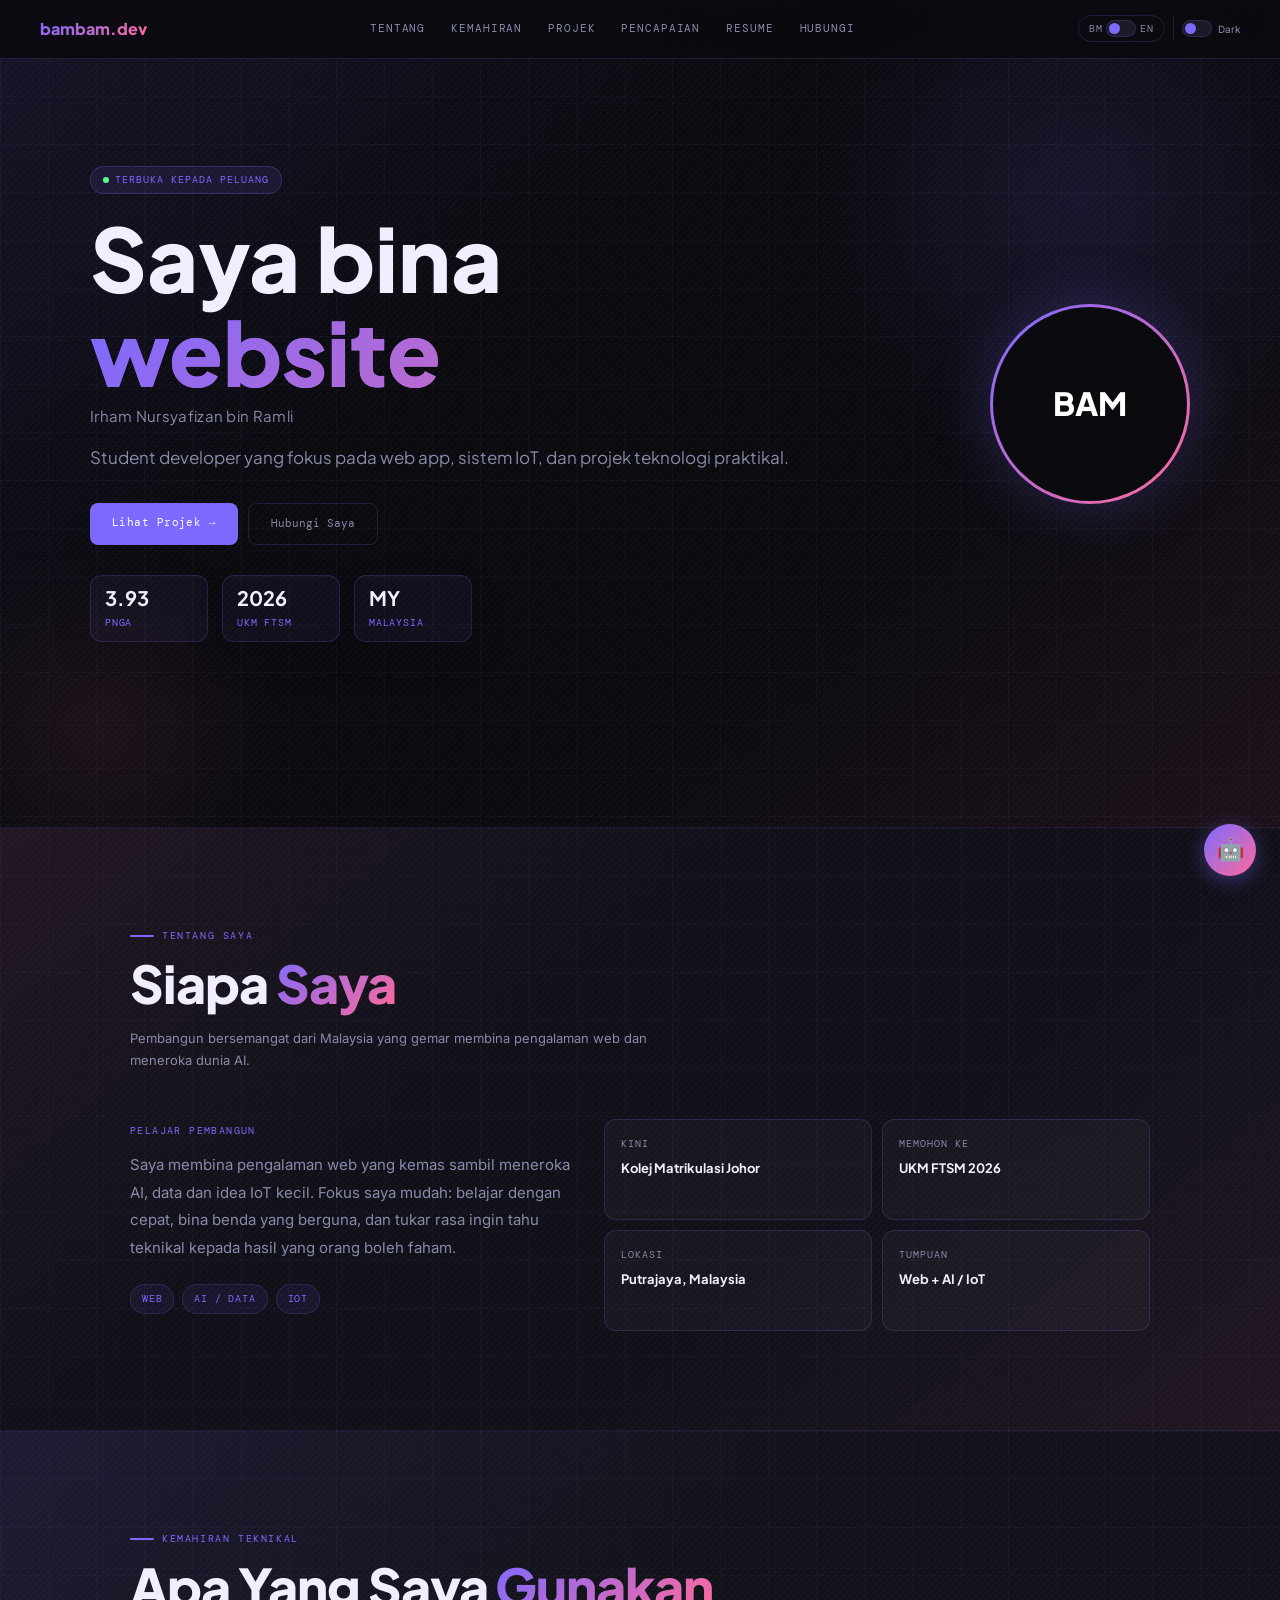
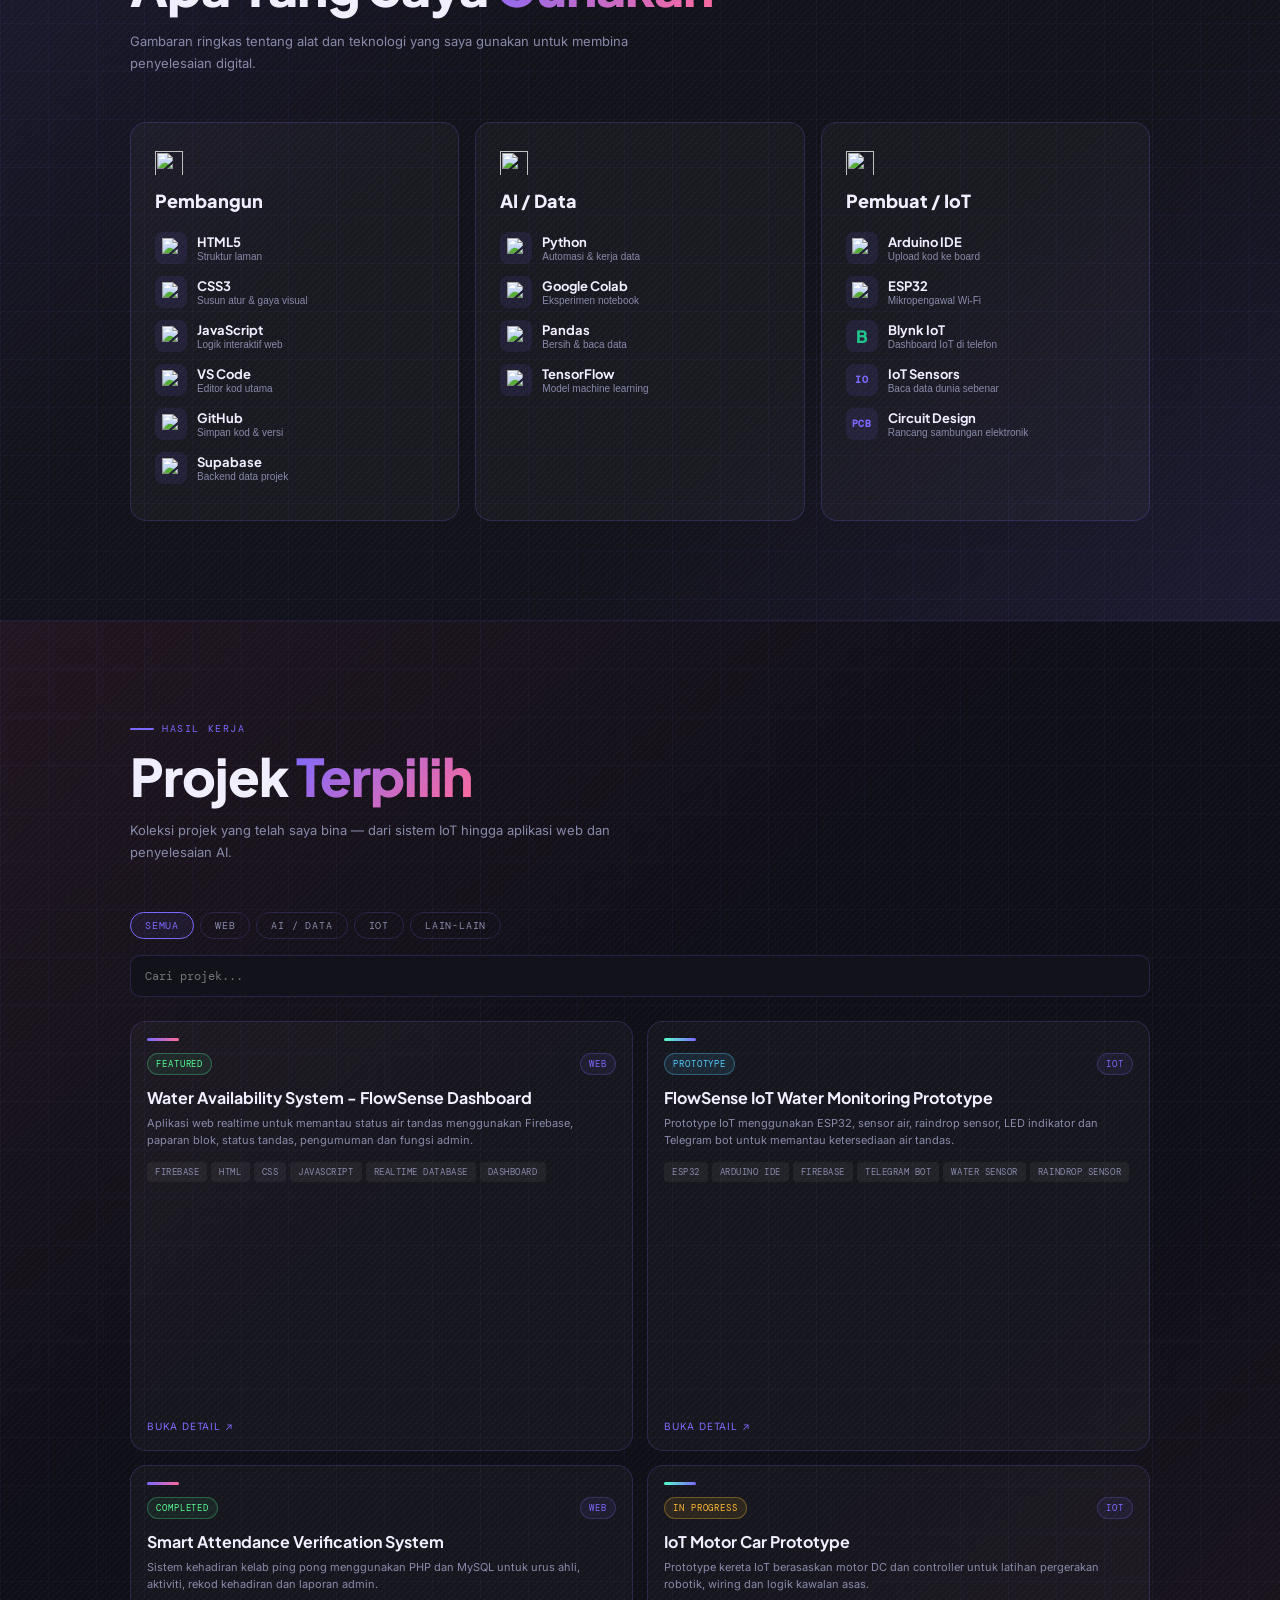
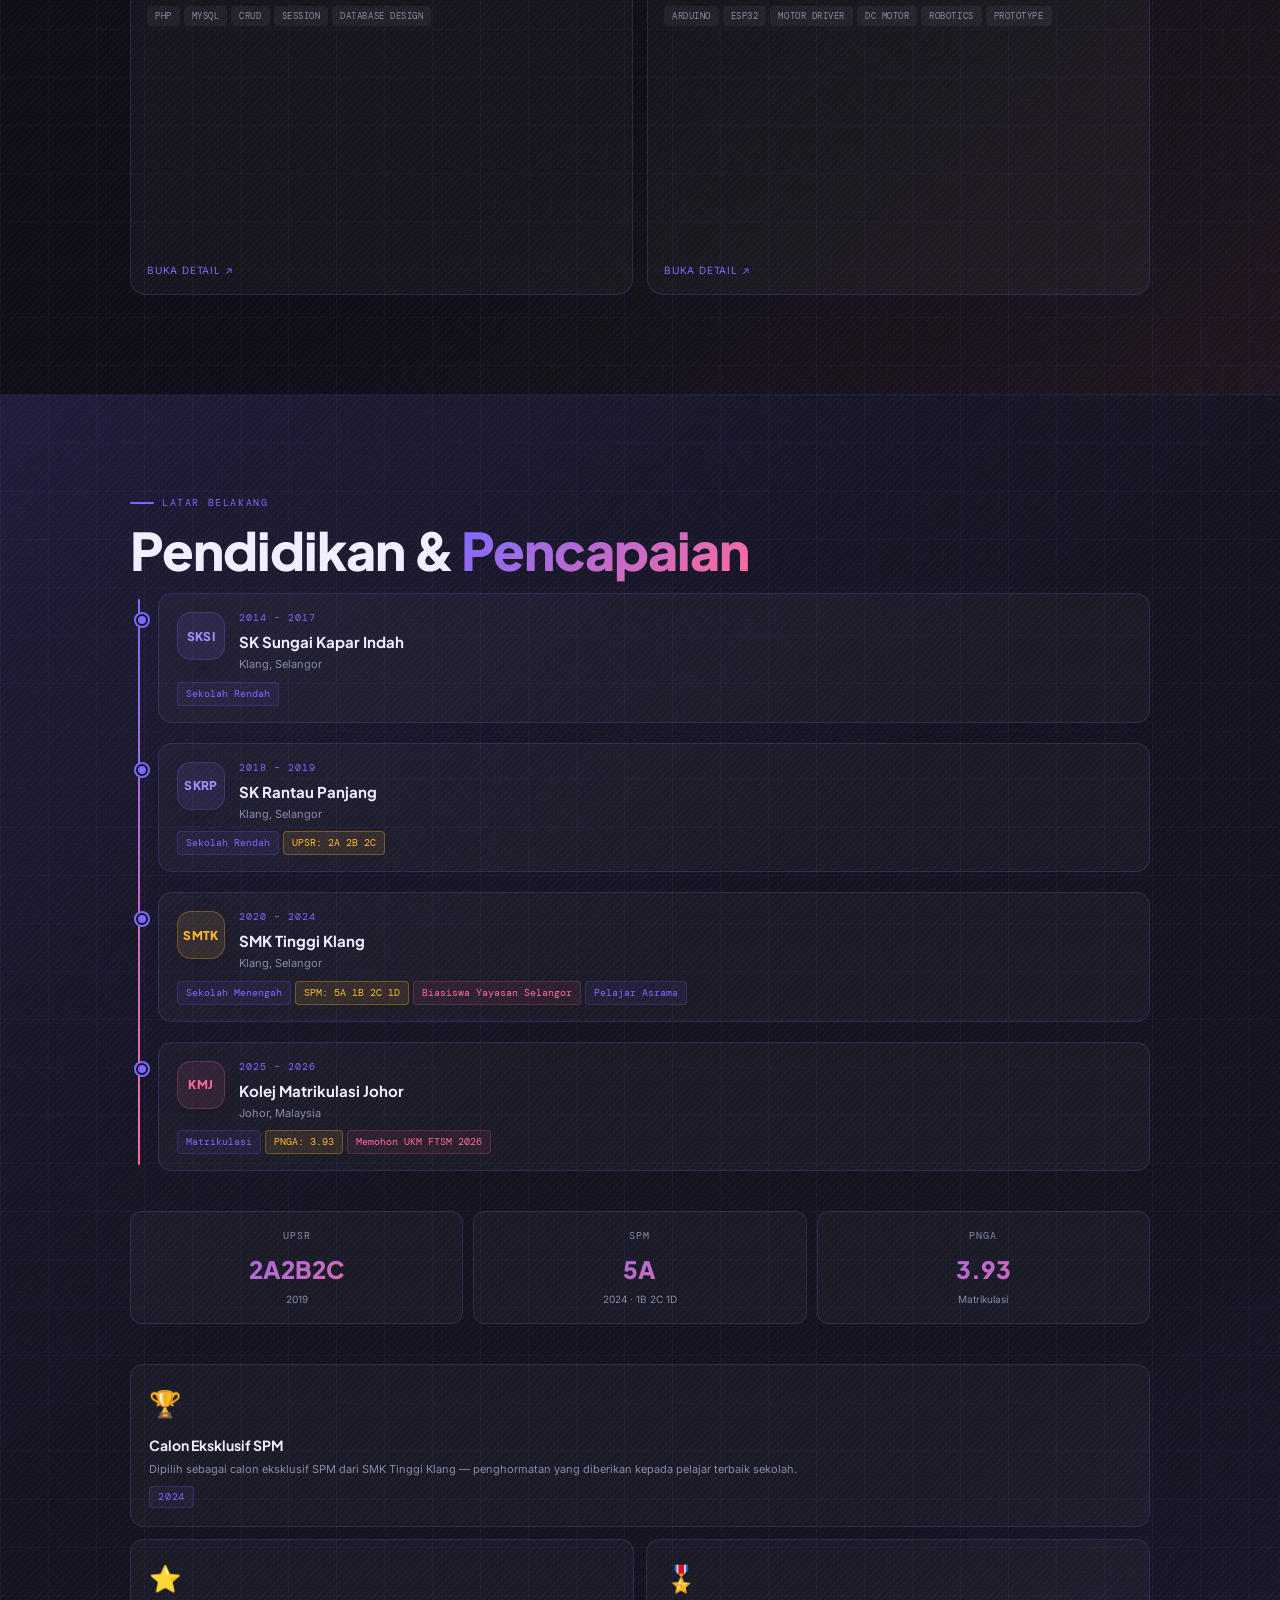
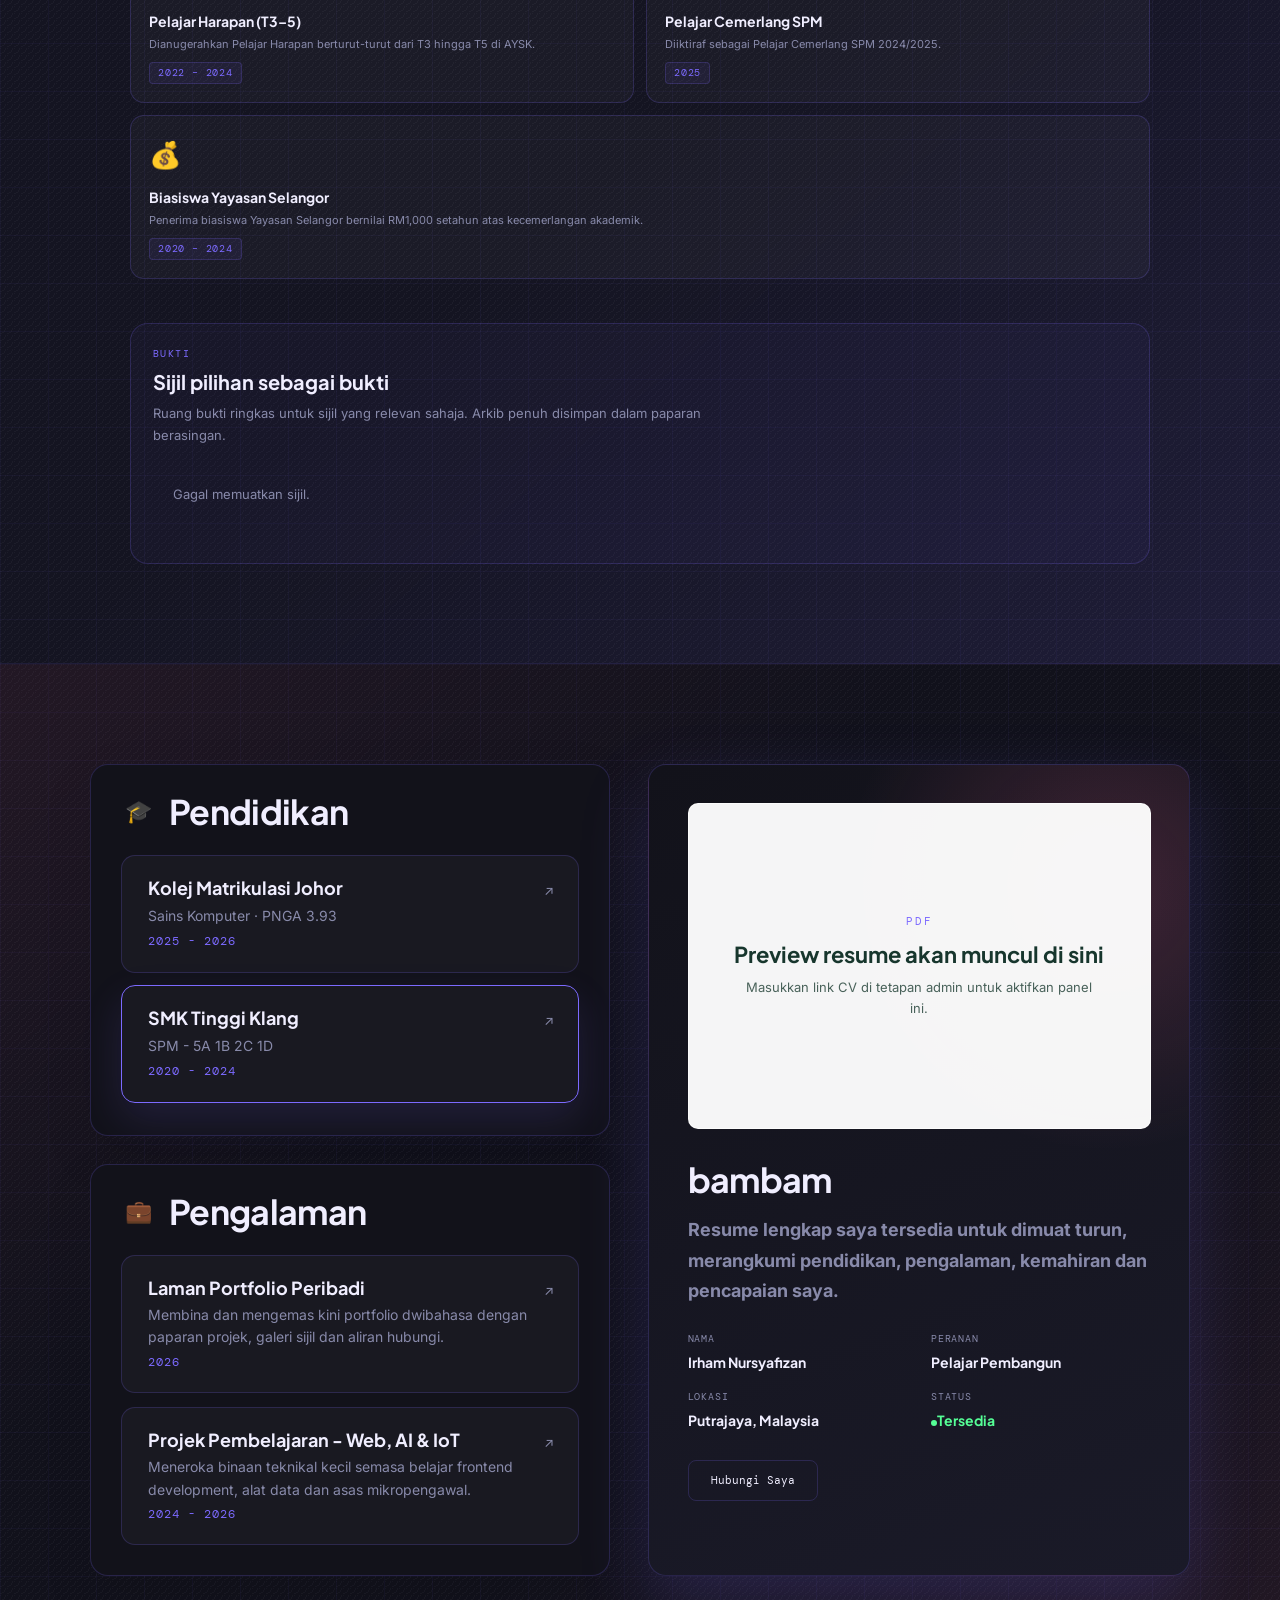
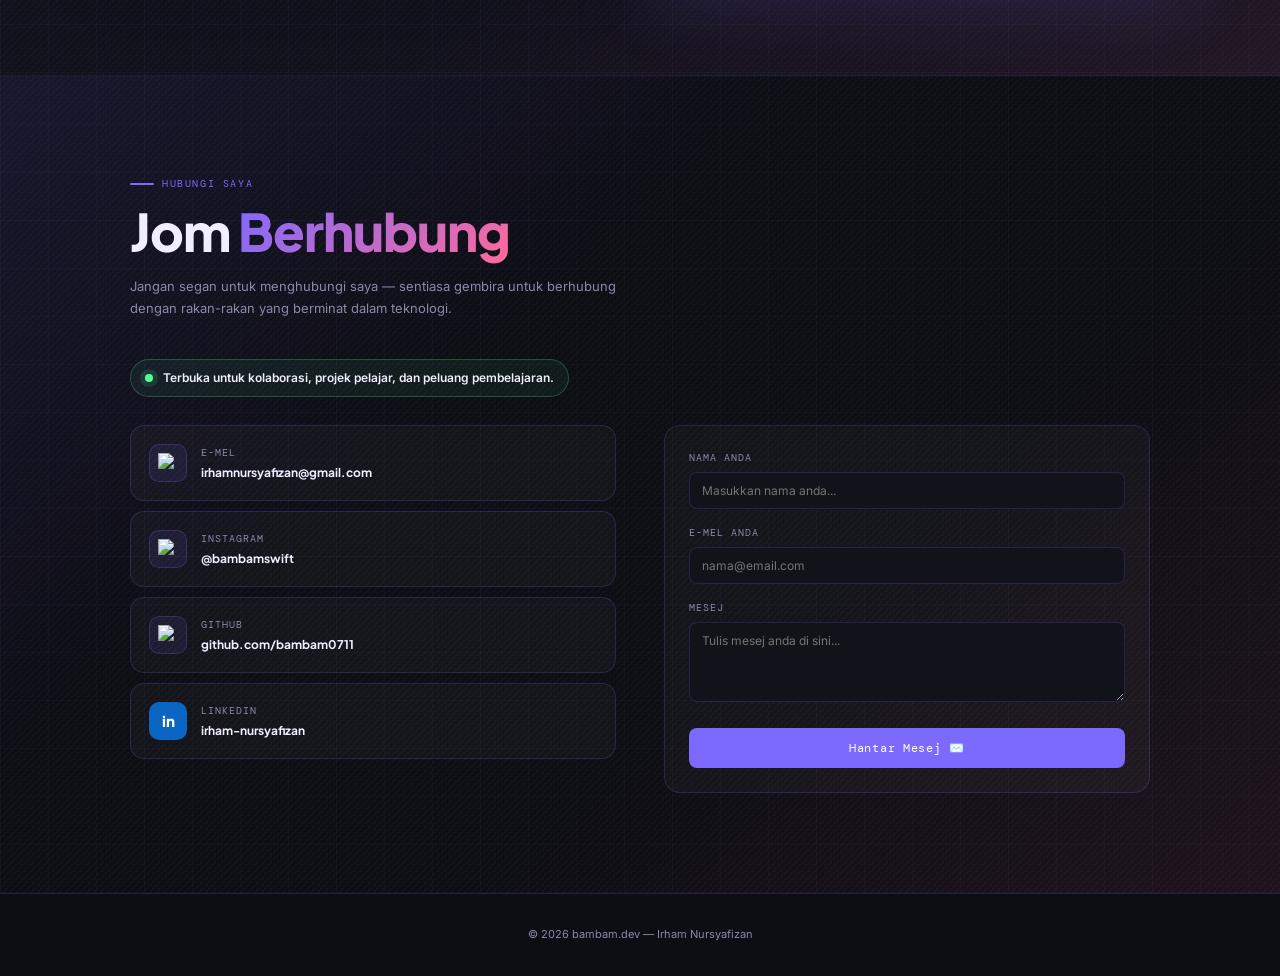
==== commit 34f7737d: "Add files via upload" ====
--- a/index.html
+++ b/index.html
@@ -9,18 +9,19 @@
   <meta name="author" content="Irham Nursyafizan">
   <meta property="og:title" content="bambam — Portfolio">
   <meta property="og:description" content="Web developer & AI enthusiast dari Malaysia.">
-  <meta property="og:url" content="https://portfolio-bambam.netlify.app">
+  <meta property="og:url" content="https://01514550.portfolio-irham.pages.dev/">
   <meta property="og:type" content="website">
-  <meta property="og:image" content="https://portfolio-bambam.netlify.app/assets/og-image.png">
+  <meta property="og:image" content="https://01514550.portfolio-irham.pages.dev/assets/og-image.png">
   <meta property="og:image:alt" content="bambam.dev — Irham Nursyafizan portfolio preview">
   <meta property="og:image:width" content="1200">
   <meta property="og:image:height" content="630">
   <meta name="twitter:card" content="summary_large_image">
   <meta name="twitter:title" content="bambam — Portfolio">
   <meta name="twitter:description" content="Web developer & AI enthusiast dari Malaysia.">
-  <meta name="twitter:image" content="https://portfolio-bambam.netlify.app/assets/og-image.png">
+  <meta name="twitter:image" content="https://01514550.portfolio-irham.pages.dev/assets/og-image.png">
   <meta name="twitter:image:alt" content="bambam.dev — Irham Nursyafizan portfolio preview">
   <title>bambam — Portfolio</title>
+  <link rel="canonical" href="https://01514550.portfolio-irham.pages.dev/">
   <link rel="icon" type="image/svg+xml" href="favicon.svg">
   <link rel="stylesheet" href="style.css">
 </head>
@@ -61,7 +62,7 @@
     <div>
       <div class="hero-tag reveal"><span class="hero-dot"></span> <span data-en="Open to opportunities" data-ms="Terbuka kepada peluang">Terbuka kepada peluang</span></div>
       <h1 class="hero-name hero-builder reveal reveal-delay-1">
-        <span class="hero-static" data-en="I build" data-ms="Aku bina">Aku bina</span>
+        <span class="hero-static" data-en="I build" data-ms="Saya bina">Saya bina</span>
         <span class="hero-rotator" aria-label="website, projek IoT dan coding">
           <span data-en="websites" data-ms="website">website</span>
           <span data-en="IoT projects" data-ms="projek IoT">projek IoT</span>
@@ -519,17 +520,9 @@
         <div class="ccard-icon"><img src="https://cdn.simpleicons.org/gmail/EA4335" alt="Email"></div>
         <div><div class="ccard-label" data-en="Email" data-ms="E-mel">E-mel</div><div class="ccard-val">irhamnursyafizan@gmail.com</div></div>
       </a>
-      <a href="https://wa.me/60179780878" class="ccard" target="_blank" rel="noopener">
-        <div class="ccard-icon"><img src="https://cdn.simpleicons.org/whatsapp/25D366" alt="WhatsApp"></div>
-        <div><div class="ccard-label">WhatsApp</div><div class="ccard-val">+6017-9780878</div></div>
-      </a>
       <a href="https://instagram.com/bambamswift" class="ccard" target="_blank" rel="noopener">
         <div class="ccard-icon"><img src="https://cdn.simpleicons.org/instagram/E4405F" alt="Instagram"></div>
         <div><div class="ccard-label">Instagram</div><div class="ccard-val">@bambamswift</div></div>
-      </a>
-      <a href="https://facebook.com/Irham.Nursyafizan" class="ccard" target="_blank" rel="noopener">
-        <div class="ccard-icon"><img src="https://cdn.simpleicons.org/facebook/1877F2" alt="Facebook"></div>
-        <div><div class="ccard-label">Facebook</div><div class="ccard-val">Irham Nursyafizan</div></div>
       </a>
       <a href="https://github.com/bambam0711" class="ccard" target="_blank" rel="noopener">
         <div class="ccard-icon"><img src="https://cdn.simpleicons.org/github/FFFFFF" alt="GitHub"></div>
